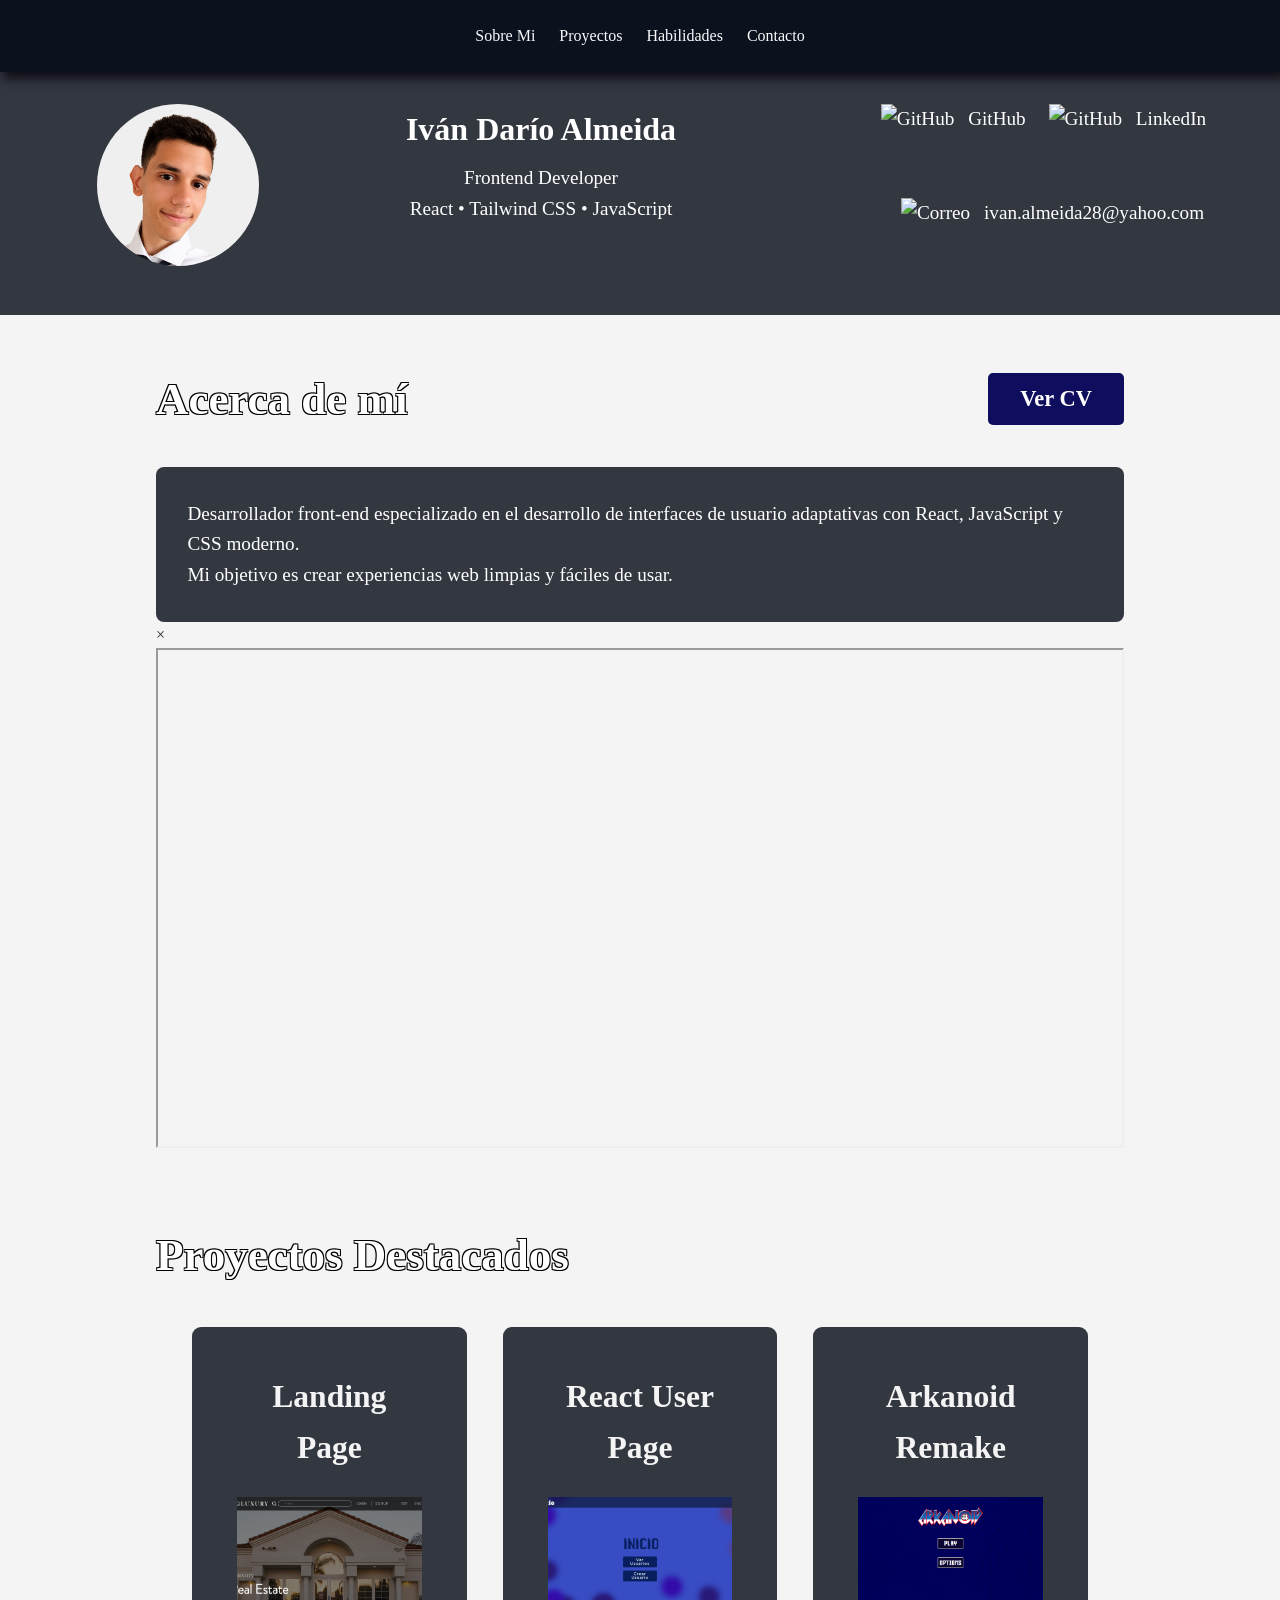
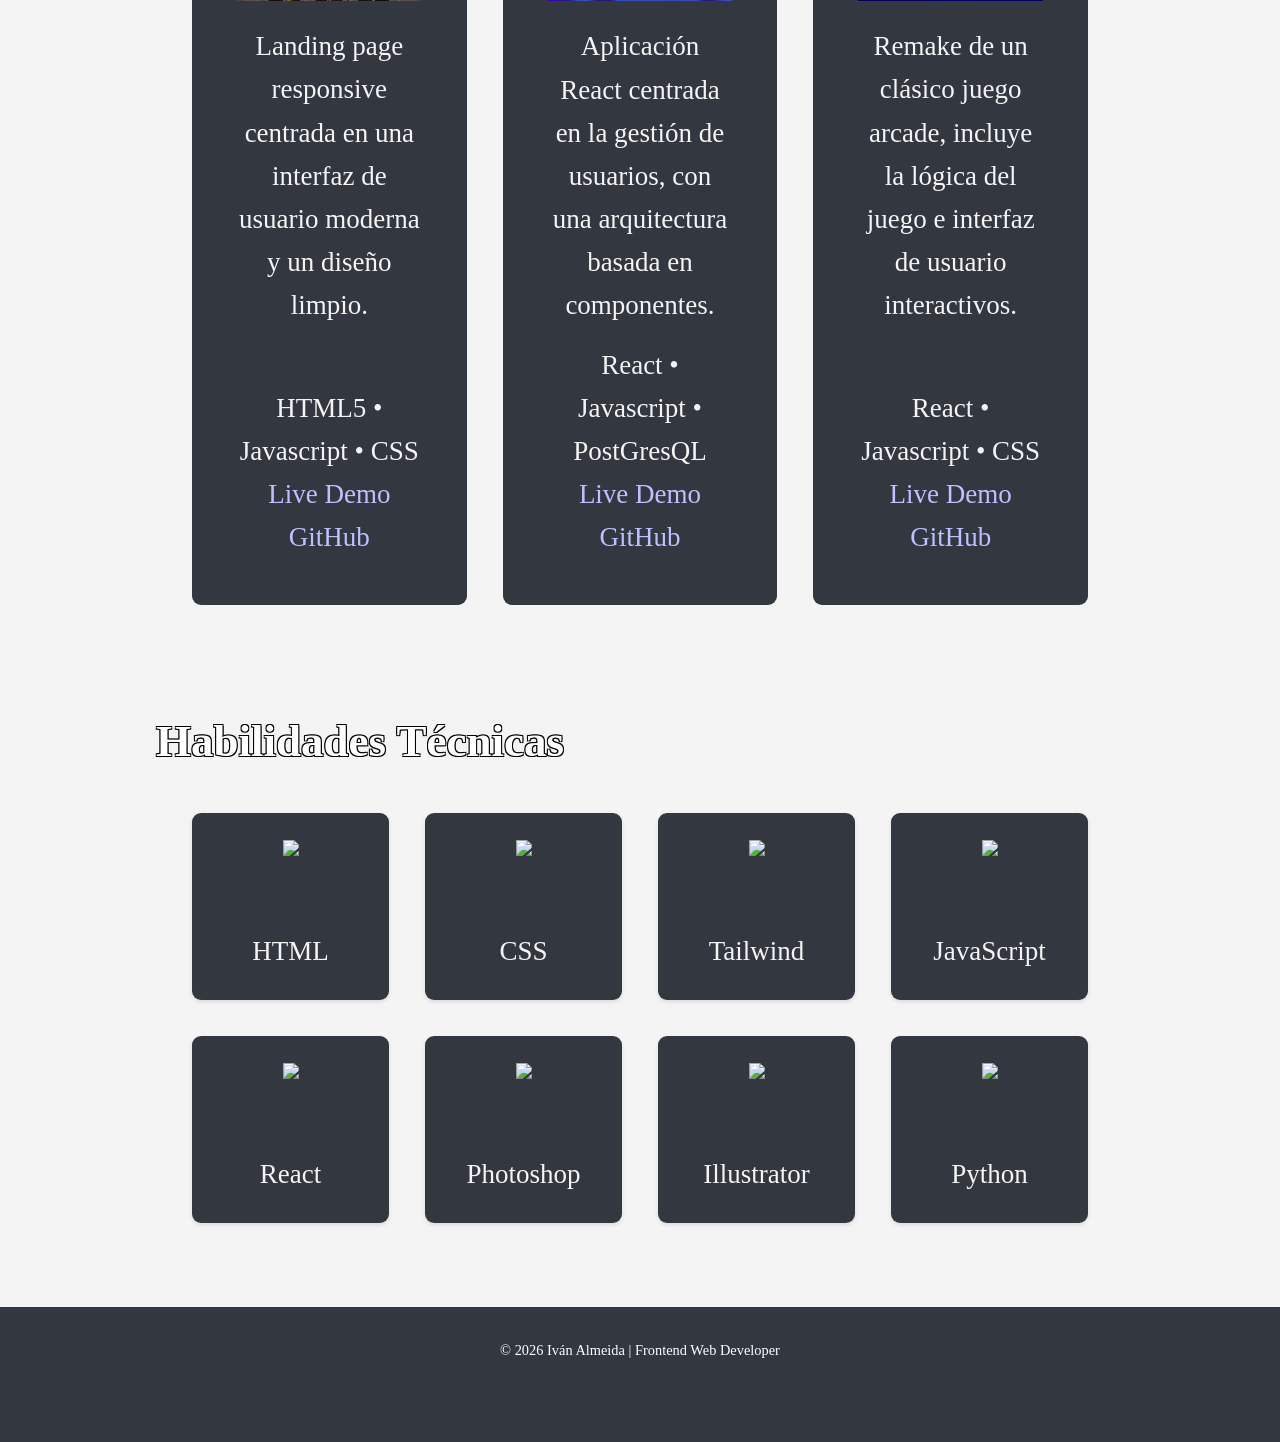
==== index.html @ 5921bc52 "Update project preview images" ====
<!DOCTYPE html>
<html lang="es">
<head>
  <meta charset="UTF-8" />
  <meta name="viewport" content="width=device-width, initial-scale=1.0"/>
  <title>Mi Portafolio</title>
  <link href="https://fonts.googleapis.com/css2?family=Inter:wght@400;600&display=swap" rel="stylesheet">

    <!--<link rel="stylesheet" href="./styles/tailwind.css"> -->
  <link rel="stylesheet" href="./styles/styles.css">
  <link rel="stylesheet" href="./styles/bg_anim.css">
  <link rel="stylesheet" href="./styles/cv_window.css">

  <link rel="stylesheet" href="./styles/media_queries.css">

  <!-- Aquí se llaman a los scripts en JS -->
  <script type="text/javascript" src="./js/show_cv.js"></script>
  <script type="text/javascript" src="./js/copy_mail.js"></script>
  <script type="text/javascript" src="./js/menu.js"></script>
</head>
<body>
  <!--ELEMENTOS DEL FONDO ANIMADO-->
  <div class="background">
   <span></span>
   <span></span>
   <span></span>
   <span></span>
   <span></span>
   <span></span>
   <span></span>
   <span></span>
   <span></span>
   <span></span>
   <span></span>
   <span></span>
</div>

<!-- Barra de navegación -->
<nav>
    <div class="nav_links_container">
    <a href="#about" class="nav_links">Sobre Mi</a>
    <a href="#proyectos" class="nav_links">Proyectos</a>
    <a href="#habilidades" class="nav_links">Habilidades</a>
    <a href="#contacto" class="nav_links">Contacto</a>
    </div>
    
    <div class="burg_menu_container">
    <button className="hamburger" onclick="toggleMenu()">
                ☰
    </button>
    <ul class="nav_list">
      <li><a href="#about">Sobre Mi</a></li>
      <li><a href="#proyectos">Proyectos</a></li>
      <li><a href="#habilidades">Habilidades</a></li>
      <li><a href="#contacto">Contacto</a></li>
    </ul>
    </div>
</nav>

<!-- Header de escritorio -->
    <header class="header_pc">
        <div class="header_flexbox">
            <div class="header_flexchild 1">
                <img class="foto"
                    src="./assetts/foto cv sin fondo.png"
                    alt=""
                    
                    width="120" />
            </div>
        
            <div class="header_flexchild 2">
                <h1>Iván Darío Almeida</h1>
                <p>Frontend Developer<br>
                React • Tailwind CSS • JavaScript</p>
            </div>
            
            <div class="header_flexchild 3">
                <div>
                  <a href="https://github.com/IvAlmeidaDev" class="header_links" target="_blank">
                    <img src="./assetts/github-white.svg" alt="GitHub" class="imagen_redes"/>
                    GitHub
                  </a>
                  <a href="https://www.linkedin.com/in/iv%C3%A1n-dar%C3%ADo-almeida-prada-a24055372/"class="header_links" target="_blank">
                    <img src="./assetts/linkedin.svg" alt="GitHub" class="imagen_redes"/>
                    LinkedIn
                  </a>
                </div>

                <div class="correo_container">
                  <p class="header_correo">
                    <img src="./assetts/mail.svg" alt="Correo" class="imagen_correo"/>
                    ivan.almeida28@yahoo.com
                  </p>
                  <button class="copiar_btn" onclick="copiarCorreo()">Copiar</button>
                  <div id="mensajeCopiado" class="toast">Copiado ✅</div>
                </div>
            </div>
        </div>
    </header>

    <!-- Header de mobile -->
    <header class="header_mobile">
        <div class="contenedor_mobile">
            <div class="mobile_foto">
                <img class="foto"
                    src="./assetts/foto cv edit.jpg"
                    alt=""/>
            </div>

            <div class="texto_header_mobile">
                            <div class="mobile_nombre">
                  <h1>Iván Darío Almeida</h1>
                  <p>Frontend Developer<br>
                React • Tailwind CSS • JavaScript</p>
              </div>

              <div class="mobile_redes">
                <div>
                  <a href="https://github.com/IvAlmeidaDev" class="mobile_links" target="_blank">
                    <img src="./assetts/github-white.svg" alt="GitHub" class="imagen_redes"/>
                    GitHub
                  </a>
                  <a href="https://www.linkedin.com/in/iv%C3%A1n-dar%C3%ADo-almeida-prada-a24055372/"class="mobile_links" target="_blank">
                    <img src="./assetts/linkedin.svg" alt="GitHub" class="imagen_redes"/>
                    LinkedIn
                  </a>
                </div>
                <div class="correo_container_mobile">
                  <p class="header_correo_mobile">
                    <img src="./assetts/mail.svg" alt="Correo" class="imagen_correo"/>
                    ivan.almeida28@yahoo.com
                  </p>
                  <button class="copiar_btn" onclick="copiarCorreo()">Copiar</button>
                  <div id="mensajeCopiado" class="toast">Copiado ✅</div>
                </div>
            </div>
            </div> 
        </div>
    </header>


<section id="about">

    <div class="about_header">
        <h2>Acerca de mí</h2>

        <div class="cvButton">
            <button onclick="abrirModal()">Ver CV</button>
        </div>
    </div>

    <div class="about_details">
        <p class="about_text">
            Desarrollador front-end especializado en el desarrollo de interfaces de usuario adaptativas con React, JavaScript y CSS moderno.<br>
            Mi objetivo es crear experiencias web limpias y fáciles de usar.
        </p>
    </div>

    <!-- Ventana Modal -->
    <div id="cvModal" class="modal">
        <div class="modal-contenido">
            <span class="cerrar" onclick="cerrarModal()">&times;</span>

            <iframe src="./assetts/Cv Actualizado Ivan Almeida Frontend Junior (1).pdf" width="100%" height="500px"></iframe>
        </div>
    </div>

</section>

<section id="proyectos">
  <h2>Proyectos Destacados</h2>
  <div class="projects">
    
    <div class="project">
      <h3>Landing Page</h3>
      
      <div class="project_preview">
        <img class="desktop_screenshot" 
          src="./assetts/project_screenshots/landingpage_desktop.png"
          
          tabindex="-1"
          ></img>
                    
          <img class="mobile_screenshot" 
          src="./assetts/project_screenshots/landingpage_mobile.png"
          
          tabindex="-1"
          ></img>
      </div>

      <div class="project_desc">
        <div>
          <p>Landing page responsive centrada en una interfaz de usuario moderna y un diseño limpio.</p>
        </div> 
        <div>  
          <p>HTML5 • Javascript • CSS</p> 
          <p><a href="https://ialmeida-landingpage-example.vercel.app/" target="_blank">Live Demo</a></p>
          <p><a href="https://github.com/FenekkoZero/LandingPage" target="_blank">GitHub</a></p>
        </div>
      </div>   
    </div>

        <div class="project">
      <h3>React User Page</h3>
      
        <div class="project_preview">
          <img class="desktop_screenshot" 
          src="./assetts/project_screenshots/UserPage.png"
          
          tabindex="-1"
          ></img>
                    
          <img class="mobile_screenshot" 
          src="./assetts/project_screenshots/landingpage_mobile.png"
          
          tabindex="-1"
          ></img>
        </div>
      
      
        <div class="project_desc">
        <div>
          <p>Aplicación React centrada en la gestión de usuarios, con una arquitectura basada en componentes.</p>
        </div> 
        <div>
          <p>React • Javascript • PostGresQL</p>   
          <p><a href="https://ialmeida-userpagereact.vercel.app/" target="_blank">Live Demo</a></p>
          <p><a href="https://github.com/FenekkoZero/UserPageReact" target="_blank">GitHub</a></p>
        </div>
      </div>   
    </div>

        <div class="project">
      
          <h3>Arkanoid Remake</h3>
      
          <div class="project_preview">
          
            <img class="desktop_screenshot" 
            src="./assetts/project_screenshots/Arkanoid.png"
          
            tabindex="-1"
            ></img>
                    
            <img class="mobile_screenshot" 
            src="./assetts/project_screenshots/landingpage_mobile.png"
          
            tabindex="-1"
            ></img>
          </div>

      <div class="project_desc">
        <div>
          <p>Remake de un clásico juego arcade, incluye la lógica del juego e interfaz de usuario interactivos.</p>
        </div> 
        <div>
          <p>React • Javascript • CSS</p>  
          <p><a href="https://arkanoidjavascriptremake.vercel.app/" target="_blank">Live Demo</a></p>
          <p><a href="https://github.com/FenekkoZero/Arkanoid-Javascript" target="_blank">GitHub</a></p>
        </div>
      </div>   
    </div>


  </div>
</section>


<section id="habilidades">
  <h2>Habilidades Técnicas</h2>
  <div class="skills">
    <div class="skill">
        <img src="./assetts/HTML5.svg"  class="imagen_skill"/>
        <p>HTML</p>
    </div>
    
    <div class="skill">
      <img src="./assetts/CSS.svg"  class="imagen_skill"/>
      CSS
    </div>
    
    <div class="skill">
      <img src="./assetts/tailwind.svg" class="imagen_skill"/>
      Tailwind
    </div>
    
    <div class="skill">
      <img src="./assetts/Javascript.svg"  class="imagen_skill"/>
      JavaScript
    </div>
    
    <div class="skill">
      <img src="./assetts/react.svg"  class="imagen_skill"/>
      React
    </div>

    <div class="skill">
      <img src="./assetts/photoshop.svg"  class="imagen_skill"/>
      Photoshop
    </div>

    <div class="skill">
      <img src="./assetts/illustrator.svg" class="imagen_skill"/>
      Illustrator
    </div>

    <div class="skill">
      <img src="./assetts/python.svg" class="imagen_skill"/>
      Python
    </div>
  </div>
</section>



<section id="contacto" class="contact">
  <h2>Contáctame</h2>  
  <form>
    <input type="text" placeholder="Tu nombre" required>
    <input type="email" placeholder="Tu correo" required>
    <textarea placeholder="Tu mensaje" rows="5" required></textarea>
    <button type="submit">Enviar</button>
  </form>
</section>


<footer>
  &copy; 2026 Iván Almeida | Frontend Web Developer
</footer>


</html>
---- styles/styles.css ----
@font-face{font-family: Times;
    src: url(../fonts/times.ttf);
}
@font-face{font-family: Veka;
    src: url(../fonts/Iosevka-Bold.ttc);
}


* {
  margin: 0;
  padding: 0;
  box-sizing: border-box;
}

.nav_list {
  position: absolute;
  top: 100%;
  right: 0;
  background-color: #060b14dc;
  padding: 1rem;
  gap: 1rem;
  display: none; /* solo activado en mobile */
  flex-direction: column;
  width: 200px;
  box-shadow: 0 0 10px rgba(0,0,0,0.5);
  z-index: 999;
}
.nav_list li a{
  text-decoration: none;
  color: #f4f4f4;
}
/* FORMATO DE LA BARRA DE NAVEGACIÓN */
nav {
  background-color: #0b111d;
  display: flex;
  align-items: center;
  justify-content: space-between;
  height: 8vh;
  width: 100%;
  padding: 1rem;
  position: sticky;
  top: 0px;
  right: 0px;
  z-index: 20;
  box-shadow: 5px 5px 10px 2px rgba(7, 4, 14, 0.8);
}

.nav_links_container{
  flex: 1;
    display: flex;
  justify-content: center;
  gap: 1.5rem;
}
.burg_menu_container{
  display: none;
  flex:0;
}
.nav_links {
  color: #f9fafb;
  text-decoration: none;
  font-weight: 6;
  transition: transform 0.2s;
  gap: 2rem;
}



.nav_links:hover {
  text-decoration: underline;
  transform: scale(1.2);
}

/* FORMATO GLOBAL DEL BODY */
body {
  font-family: veka;
  background-color: #f4f4f4;
  color: #2b2929;
  line-height: 1.6;
  
  /*background-image: url("../assetts/bg.webp");  /*Asegúrate que el nombre de carpeta sea 'assets' */
  /*background-size: cover;             /*Esto hace que la imagen ocupe todo el área */
  /*background-repeat: no-repeat;      /* Evita que se repita */
  /*background-position: center center;/* La centra tanto horizontal como verticalmente */
  /*background-attachment: fixed;      /* Hace que se mantenga fija al hacer scroll */



  min-height: 100vh;                 /* Asegura que el body tenga al menos toda la altura visible */
  background-color: #f4f4f4;         /* Color de respaldo si no carga */
}

.header_mobile{
  display: none;
}
header{
  background-color: #060b16ce;
}
/* FORMATO DEL HEADER */
.header_pc {
  color: #fff;
  padding: 2rem 1rem;
  text-align: center;
  z-index: 19;
  height: 27vh;
  font-family: veka;
}

.header_pc h1 {
  font-family: times;
  font-size: 2rem;
  margin-bottom: 0.5rem;
}

.header_pc a{
  font-size: 1.2rem;
}

.header_pc {
  font-size: 1.2rem;
}

.header_correo {
  align-items: center;
  color: #fff;
  transition: font-size 0.2s ease; 
  text-decoration: none;
}

.imagen_redes{
  height: 3vh;
  margin-right: 1vh;
}

.imagen_correo{
  height: 2vh;
  margin-right: 1vh;
}


.header_links {
  display: inline-block;
  align-items: center;
  color: #ffffff;
  transition: transform 0.2s; 
  text-decoration: none;
  margin-right: 2vh;
}

.header_links:hover {
  transform: scale(1.2);
  color: #ffffff;
  text-decoration: underline;
}

.header_flexbox {
    display: flex;
}



.header_flexchild:first-child {
    flex:0;
    margin-right: 0vh;
    margin-left: 9vh;
}

.header_flexchild:nth-child(2) {
    flex: 2;
    margin-right: 2vh;
    margin-bottom: 2vh;
}

.header_flexbox .header_flexchild:nth-child(3) {
    flex: 1.5;
    font-family: veka;
}

/* FORMATO DEL CORREO ELECTRÓNICO */
.correo_container {
  position: relative;
  display: inline-block;
  margin-top: 7vh;
}

.copiar_btn {
  position: absolute;
  top: 50%;
  left: 100%;
  transform: translateY(-50%);
  margin-left: 10px;
  padding: 0.4rem 0.6rem;
  font-size: 0.8rem;
  background-color: #2563eb;
  color: white;
  border: none;
  border-radius: 5px;
  cursor: pointer;
  opacity: 0;
  pointer-events: none;
  transition: opacity 0.5s;
}

.correo_container:hover .copiar_btn {
  opacity: 1;
  pointer-events: auto;
}



.toast {
  position: absolute;
  top: -30px;
  left: 0;
  background-color: #10b981;
  color: white;
  padding: 6px 10px;
  border-radius: 5px;
  font-size: 0.8rem;
  opacity: 0;
  pointer-events: none;
  transition: opacity 0.3s ease;
  z-index: 100;
}

.toast.visible {
  opacity: 1;
}


/* FORMATO DEL CUERPO DE LA PÁGINA */
h2 {
  color: #ffffff;
  font-size: 5vh;
  font-family: times;
  text-shadow: 
            -1px -1px 0 #000,  /* Top-left shadow */
            1px -1px 0 #000,   /* Top-right shadow */
            -1px 1px 0 #000,   /* Bottom-left shadow */
            1px 1px 0 #000;    /* Bottom-right shadow */
        /* For a thicker outline, add more shadows with varying offsets */
}

section {
  max-width: 1000px;
  margin: 2rem auto;
  padding: 1rem;
}

.about_header {
  display: flex;
  align-items: center;
  justify-content: space-between;

  margin-bottom: 2rem;
}

.about_details {
  font-family: veka;
  font-size: 1.2rem;
  background-color: #060b16ce;
  padding: 3.5vh;
  border-radius: 8px;
}

.about_text {
  color: #ffffff;
}

.projects {
  display: grid;
  gap: 4vh;
  grid-template-columns: repeat(auto-fit, minmax(270px, 1fr)); /* Ajusta el número de columnas según el espacio disponible */
  padding: 4vh;
}

.project {
  display: flex;
  flex-direction: column;   /* Coloca imagen y texto en columna */
  align-items: center;      /* Centra horizontalmente */
  justify-content: center;  /* Centra verticalmente */
  text-align: center;       /* Alinea el texto si ocupa más de una línea */
  

  background-color: #060b16ce;
  border-radius: 9px;
  min-height: 480px;
  color: #f4f4f4;
  font-size: 3vh;
  padding: 5vh;
  border-radius: 9px;
  transition: transform 0.2s;
}


  .project:hover{
  transform: scale(1.1);
}

.project_preview {
  width: 100%;
  aspect-ratio: 16 / 9; /* Mantiene la proporción 16:9 */ 
  margin-top: 1.5rem;
  margin-bottom: 1.5rem;

  position: relative;
  overflow: hidden;
}

.desktop_screenshot {
  width: 100%;
  height: 100%;
  object-fit: cover; /* Asegura que la imagen cubra todo el contenedor sin distorsionarse */
  transition: transform 0.3s ease; /* Agrega una transición suave para el efecto hover */
}

.mobile_screenshot {
  width: 100%;
  height: 100%;
  object-fit: cover; /* Asegura que la imagen cubra todo el contenedor sin distorsionarse */
  transition: transform 0.3s ease; /* Agrega una transición suave para el efecto hover */
}


.project_desc{
  display: flex;
  flex-direction: column;
  justify-content: space-between;

  flex-grow: 1; /* Permite que esta sección ocupe el espacio restante */
  gap: 1rem;
}

.project_desc p {
  max-width: 35ch;
  margin: 0 auto;
  line-height: 1.6;
}

.project a {
  color: rgb(190, 192, 255);
  text-decoration: none;
  transition: transform 0.2s;
}

.project a:hover{
  text-decoration: underline;
}

.project a:visited {
  color: rgb(190, 192, 255);
  text-decoration: none;
}



/* CARDS DE LAS HABILIDADES */
.skills {
  display: grid;
  gap: 4vh;
  grid-template-columns: 1fr 1fr 1fr 1fr;
  padding: 4vh;
}

.skill {
  display: flex;
  flex-direction: column;   /* Coloca imagen y texto en columna */
  align-items: center;      /* Centra horizontalmente */
  justify-content: center;  /* Centra verticalmente */
  text-align: center;       /* Alinea el texto si ocupa más de una línea */

  background-color: #060b16ce;
  color: #f4f4f4;
  font-size: 3vh;
  padding: 3vh;
  border-radius: 9px;
  box-shadow: 0 2px 4px rgba(0,0,0,0.1);
}

.project_imagen{
  height: 26vh;
  width: 32vh;
  
  margin-bottom: 1vh;
  margin-top: 1vh;
}

.imagen_skill{
  height: 9vh;
  max-width: 60px;
  margin-bottom: 1vh;
}

.contact{
  display: none;
}

.contact form {
  display: flex;
  flex-direction: column;
  gap: 0.5rem;
}

input, textarea {
  padding: 0.7rem;
  border: 1px solid #ccc;
  border-radius: 5px;
  font-family: inherit;
}

button {
  background-color: #2563eb;
  color: white;
  padding: 0.7rem;
  border: none;
  border-radius: 5px;
  cursor: pointer;
  font-weight: 600;
}

button:hover {
  background-color: #1d4ed8;
}

footer {
  display: hidden;
  text-align: center;
  padding: 2rem 0.5rem;
  color: #fff;
  background-color: #060b16ce;
  font-size: 0.9rem;
  height: 15vh;
}

@media (max-width: 600px) {
  nav {
    flex-direction: column;
    gap: 1rem;
  }
}

.foto{
  border-radius: 50%;
  width: 18vh;
}

.cvButton button{
  font-family: veka;
  font-size: 2.5vh;

  padding: 0.8rem 2rem;
  cursor: pointer;

  background-color: #0f0e5e;
  
}

.cvButton button:hover{
  background-color: #05043a;
}
---- styles/media_queries.css ----
@media (max-width: 870px) {
    .header_pc{
        display: none;
    }

    nav {
        display: flex;
        padding: 0%;
        justify-content: space-between; /* Asegura separación entre logo y menú */
        align-items: center;
        position: sticky;
        top: 0;
        z-index: 1000;
    }

    .nav_links_container{
        display: none;
    }
    
.burg_menu_container {
    display: flex;
    align-items: center;
    position: relative; /* importante para posicionar el .nav_list relativo a esto */
    margin-left: auto;
}
.nav_list{
    right: 0;
    left: auto;
    position: absolute;
    top: 100%;
    z-index: 999;
    list-style: none;
    font-size: 4vh;
}
.nav_list.show {
    display: flex; /* Mostrar cuando se activa */
}

.header_mobile{
    display: grid;
    width: 100%;;
}
    
.contenedor_mobile{
        display: grid;
        grid-template-columns: 1fr 4fr;;
        background-color: #060b16ce;
        color: #fff;
        
        text-align: center;
        z-index: 19;
        height: 35vh;
        font-family: veka;
        padding-top: 0;
    }
.texto_header_mobile{
    font-size: 2.5vh;
}
    .mobile_nombre h1 {
  font-family: times;
  font-size: 5vh;
  margin-top: 2vh;
  margin-bottom: 0.5rem;
}
.mobile_links{
    color: #ffffff;
  transition: transform 0.2s; 
  text-decoration: none;}

  .mobile_redes{
    margin-top: 3vh;
  }
    
    .foto{
        width: 16vh;
        margin-top: 11vh;
    }

    .header_flexchild:first-child {
    flex:0;
    margin-right: 0vh;
    margin-left: 4vh;
}

.header_flexchild_4{
    margin-top: 4vh;
}
.correo_container{
    margin-top: 1vh;
}

.copiar_btn{
    display: none;
}
.toast{
    display: none;
}

.about_details {
    font-size: 2.5vh;

    padding: 3.5vh;
    border-radius: 8px;
}

.skills{
    grid-template-columns: 1fr 1fr 1fr;
}
}

@media (max-width: 480px){
    .skills{
        grid-template-columns: 1fr 1fr;
    }

}

@media (max-width: 720px){
    
    .header_mobile h1 {
        font-size: 1.3rem;
    }

    h2{
        font-size: 1.3rem;
    }
    
    .projects {
        padding: 1.6vh;
    }
}

@media (max-width: 400px){
    .projects {
        grid-template-columns: repeat(auto-fit, minmax(180px, 1fr)); /* Ajusta el número de columnas según el espacio disponible */
    }
    
    .project{
        min-height: 400px;
    }

    .project:hover{
        transform: scale(1.0);
}
}
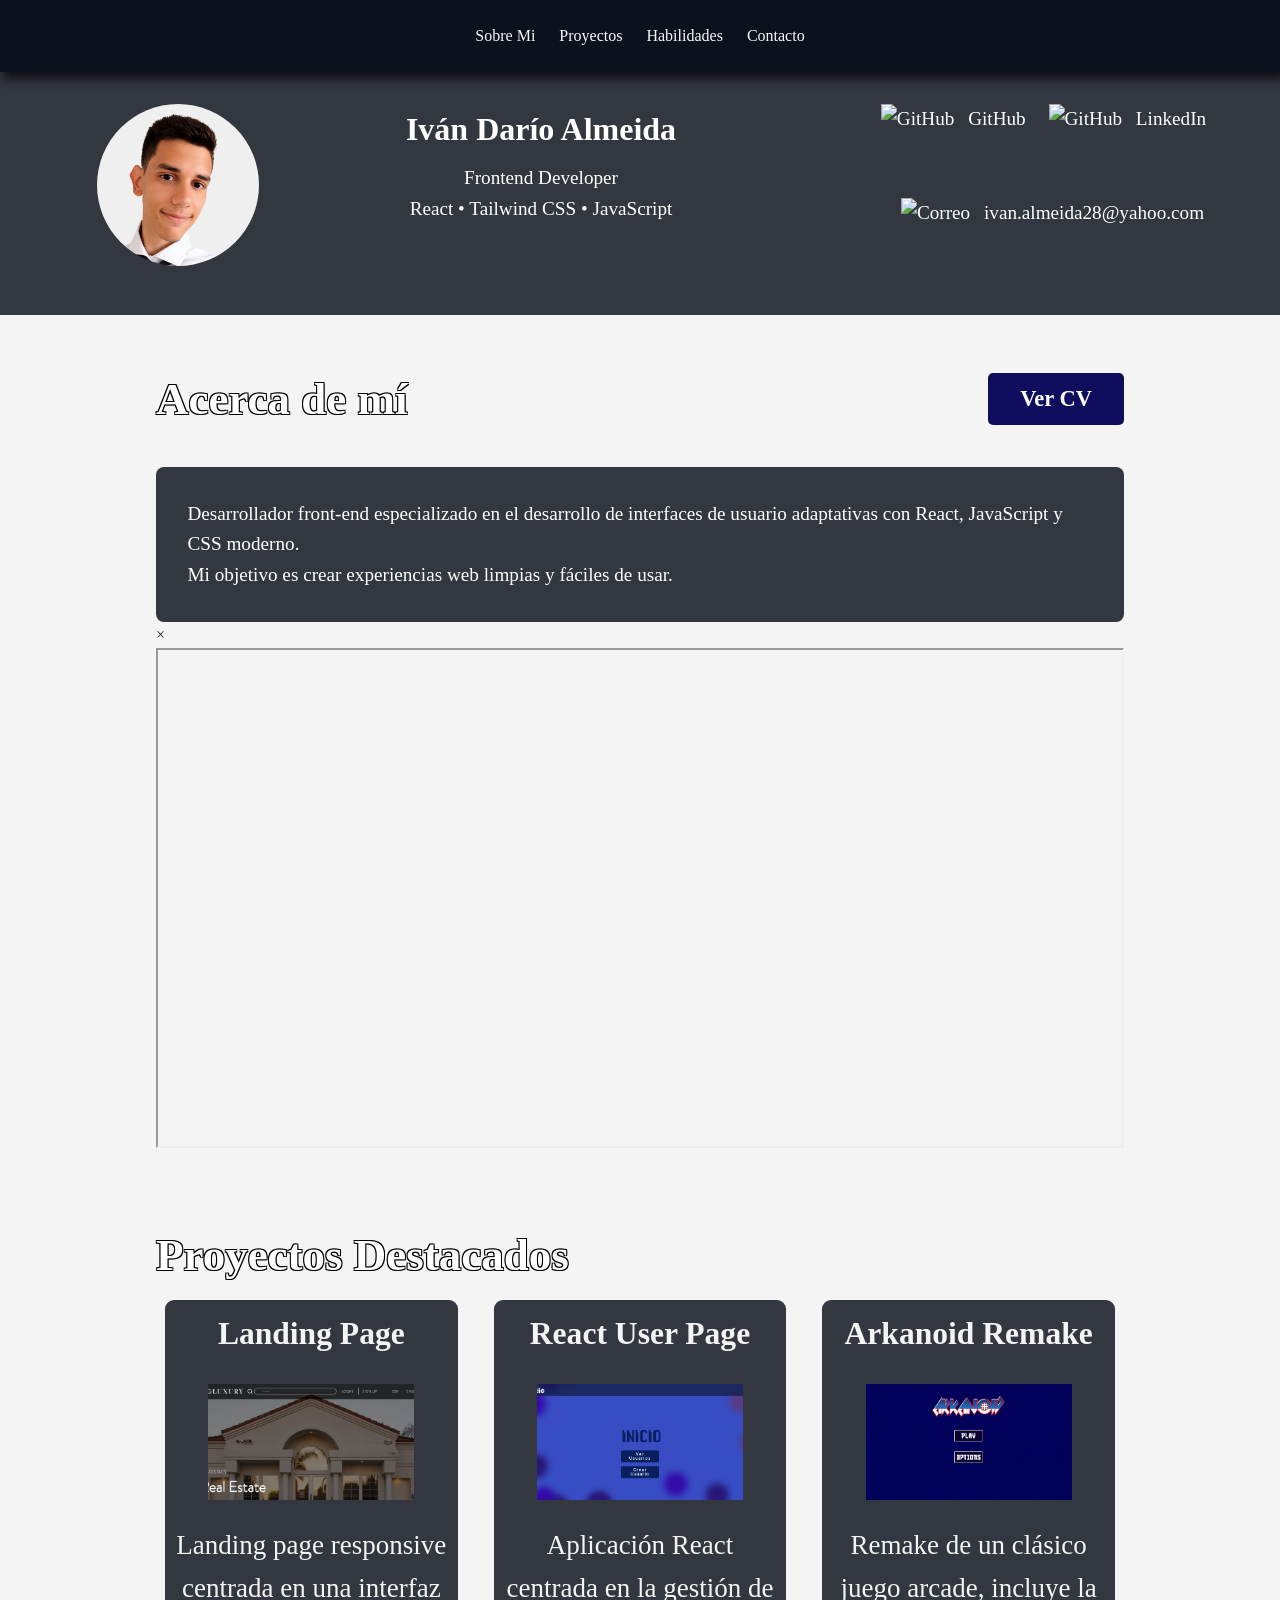
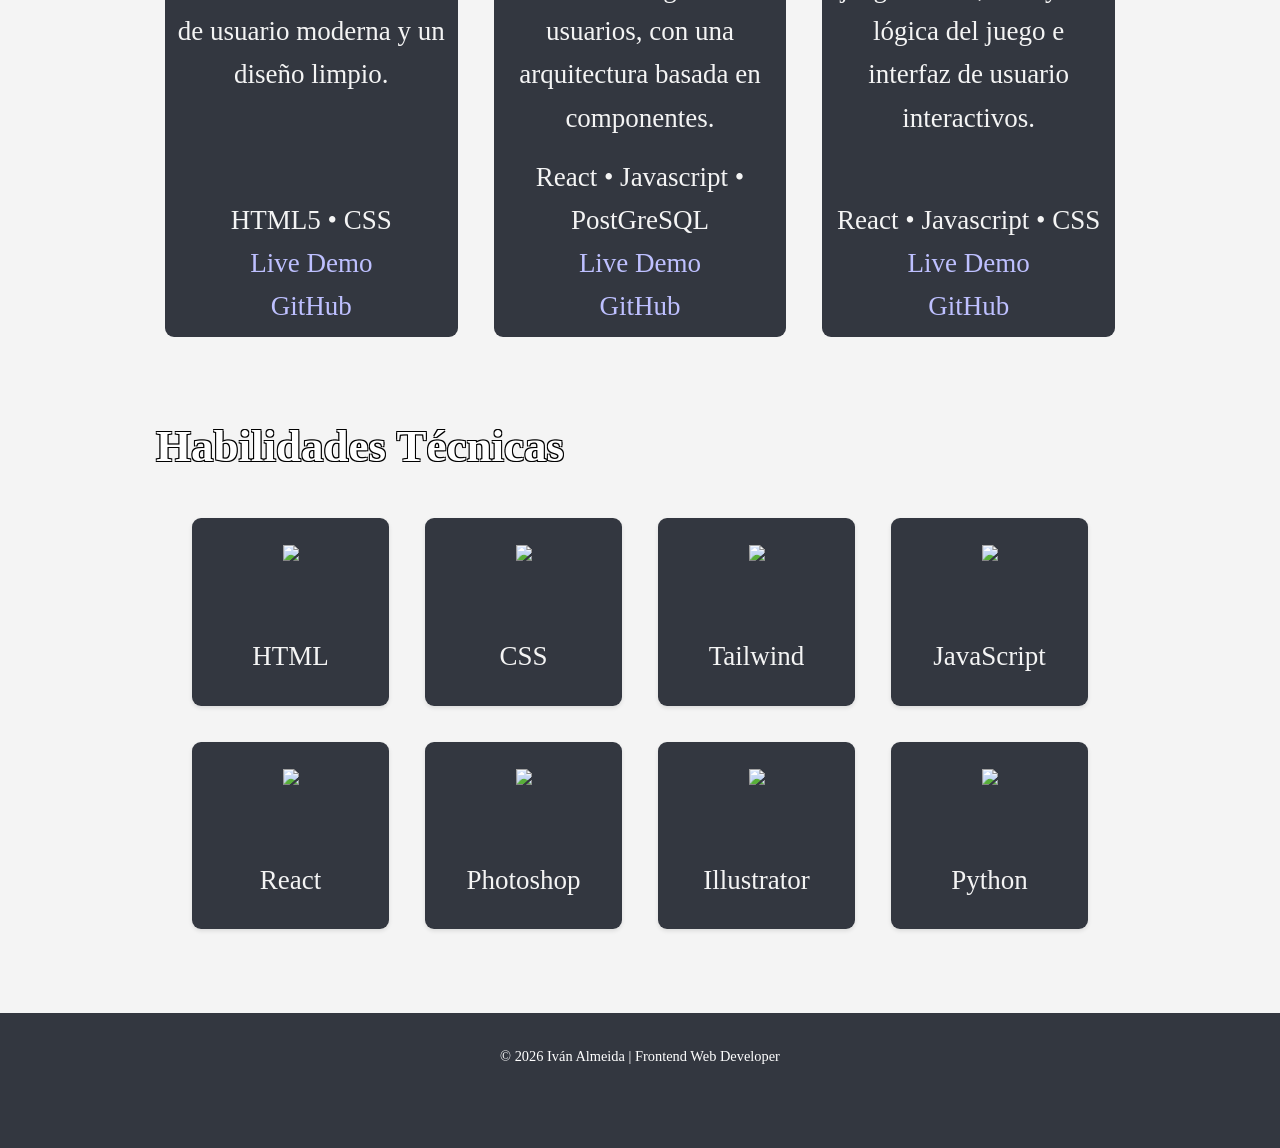
==== commit 233f43b8: "Adjusted project cards layouts. Fixed typos" ====
--- a/index.html
+++ b/index.html
@@ -41,7 +41,7 @@
     <a href="#about" class="nav_links">Sobre Mi</a>
     <a href="#proyectos" class="nav_links">Proyectos</a>
     <a href="#habilidades" class="nav_links">Habilidades</a>
-    <a href="#contacto" class="nav_links">Contacto</a>
+    <a href="#contactoDesktop" class="nav_links">Contacto</a>
     </div>
     
     <div class="burg_menu_container">
@@ -52,13 +52,13 @@
       <li><a href="#about">Sobre Mi</a></li>
       <li><a href="#proyectos">Proyectos</a></li>
       <li><a href="#habilidades">Habilidades</a></li>
-      <li><a href="#contacto">Contacto</a></li>
+      <li><a href="#contactoMobile">Contacto</a></li>
     </ul>
     </div>
 </nav>
 
 <!-- Header de escritorio -->
-    <header class="header_pc">
+    <header id="contactoDesktop" class="header_pc">
         <div class="header_flexbox">
             <div class="header_flexchild 1">
                 <img class="foto"
@@ -99,7 +99,7 @@
     </header>
 
     <!-- Header de mobile -->
-    <header class="header_mobile">
+    <header id="contactoMobile" class="header_mobile">
         <div class="contenedor_mobile">
             <div class="mobile_foto">
                 <img class="foto"
@@ -193,7 +193,7 @@
           <p>Landing page responsive centrada en una interfaz de usuario moderna y un diseño limpio.</p>
         </div> 
         <div>  
-          <p>HTML5 • Javascript • CSS</p> 
+          <p>HTML5 • CSS</p> 
           <p><a href="https://ialmeida-landingpage-example.vercel.app/" target="_blank">Live Demo</a></p>
           <p><a href="https://github.com/FenekkoZero/LandingPage" target="_blank">GitHub</a></p>
         </div>
@@ -223,7 +223,7 @@
           <p>Aplicación React centrada en la gestión de usuarios, con una arquitectura basada en componentes.</p>
         </div> 
         <div>
-          <p>React • Javascript • PostGresQL</p>   
+          <p>React • Javascript • PostGreSQL</p>   
           <p><a href="https://ialmeida-userpagereact.vercel.app/" target="_blank">Live Demo</a></p>
           <p><a href="https://github.com/FenekkoZero/UserPageReact" target="_blank">GitHub</a></p>
         </div>
--- a/styles/styles.css
+++ b/styles/styles.css
@@ -10,6 +10,7 @@
   margin: 0;
   padding: 0;
   box-sizing: border-box;
+  scroll-behavior: smooth;
 }
 
 .nav_list {
@@ -269,8 +270,8 @@
 .projects {
   display: grid;
   gap: 4vh;
-  grid-template-columns: repeat(auto-fit, minmax(270px, 1fr)); /* Ajusta el número de columnas según el espacio disponible */
-  padding: 4vh;
+  grid-template-columns: repeat(auto-fit, minmax(290px, 1fr)); /* Ajusta el número de columnas según el espacio disponible */
+  padding: 1vh;
 }
 
 .project {
@@ -286,18 +287,18 @@
   min-height: 480px;
   color: #f4f4f4;
   font-size: 3vh;
-  padding: 5vh;
+  padding: 1vh;
   border-radius: 9px;
   transition: transform 0.2s;
 }
 
 
   .project:hover{
-  transform: scale(1.1);
+  transform: scale(1.03);
 }
 
 .project_preview {
-  width: 100%;
+  width: 75%;
   aspect-ratio: 16 / 9; /* Mantiene la proporción 16:9 */ 
   margin-top: 1.5rem;
   margin-bottom: 1.5rem;
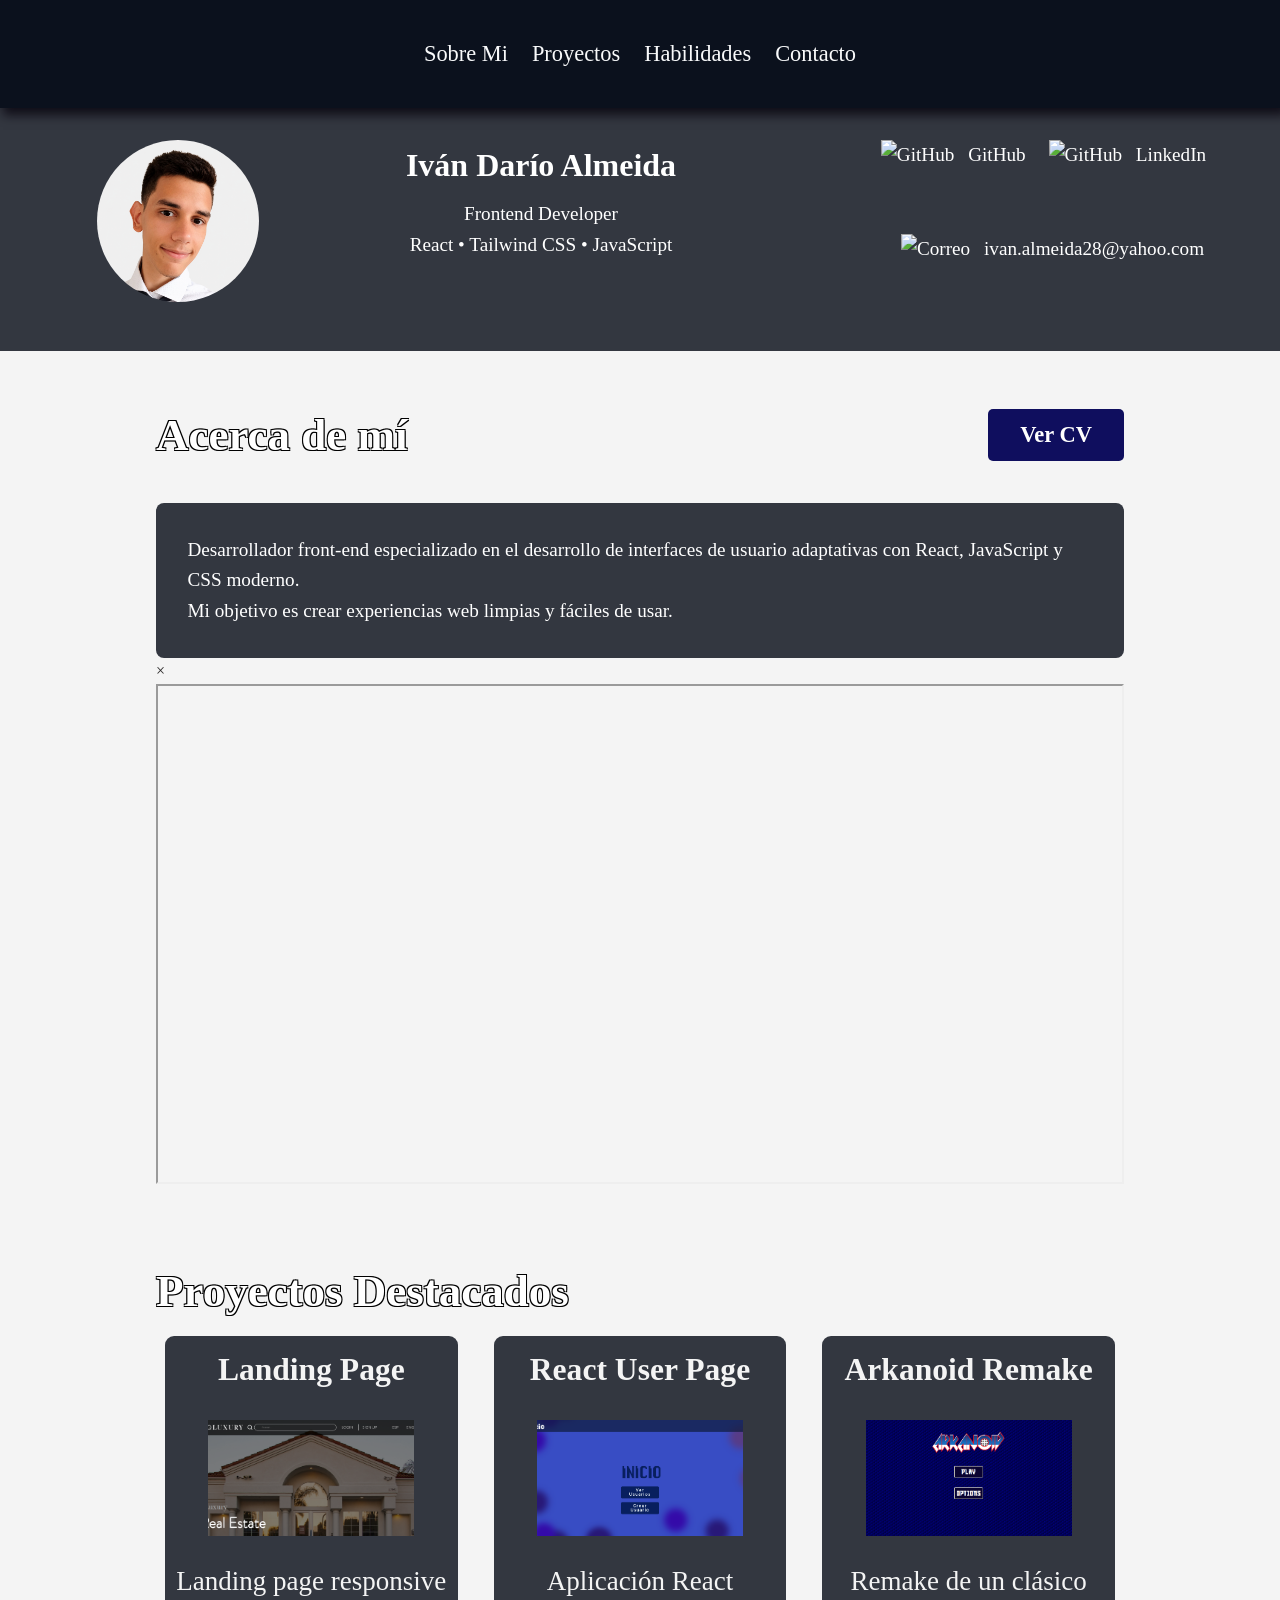
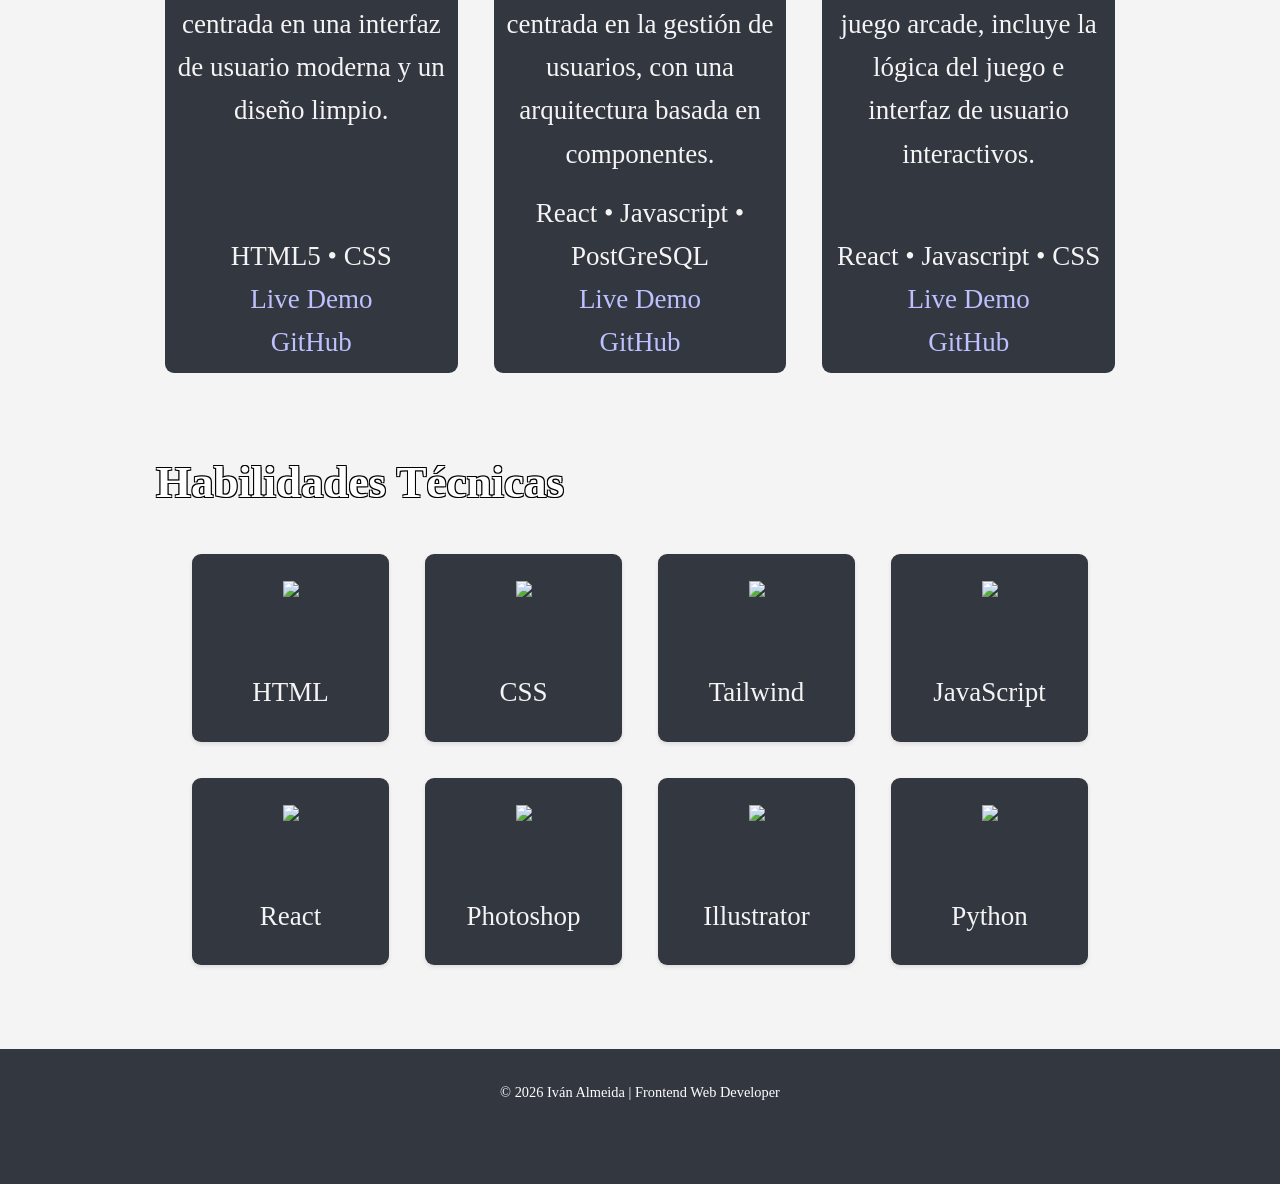
==== commit a7521be3: "Improved navbar navigation using proper scroll margins (why did I not use this b4 smh)" ====
--- a/index.html
+++ b/index.html
@@ -139,7 +139,7 @@
     </header>
 
 
-<section id="about">
+<section id="about" class="about_section">
 
     <div class="about_header">
         <h2>Acerca de mí</h2>
@@ -167,7 +167,7 @@
 
 </section>
 
-<section id="proyectos">
+<section id="proyectos" class="projects_section">
   <h2>Proyectos Destacados</h2>
   <div class="projects">
     
--- a/styles/styles.css
+++ b/styles/styles.css
@@ -12,6 +12,7 @@
   box-sizing: border-box;
   scroll-behavior: smooth;
 }
+
 
 .nav_list {
   position: absolute;
@@ -36,7 +37,7 @@
   display: flex;
   align-items: center;
   justify-content: space-between;
-  height: 8vh;
+  height: 12vh;
   width: 100%;
   padding: 1rem;
   position: sticky;
@@ -59,16 +60,17 @@
 .nav_links {
   color: #f9fafb;
   text-decoration: none;
-  font-weight: 6;
+  font-size: 1.4rem;
   transition: transform 0.2s;
-  gap: 2rem;
+  gap: 4rem;
 }
 
 
 
 .nav_links:hover {
   text-decoration: underline;
-  transform: scale(1.2);
+  transform: scale(1.08);
+  text-decoration: none;
 }
 
 /* FORMATO GLOBAL DEL BODY */
@@ -104,6 +106,7 @@
   z-index: 19;
   height: 27vh;
   font-family: veka;
+  scroll-margin-top: 80px;
 }
 
 .header_pc h1 {
@@ -156,7 +159,6 @@
 .header_flexbox {
     display: flex;
 }
-
 
 
 .header_flexchild:first-child {
@@ -247,6 +249,11 @@
   padding: 1rem;
 }
 
+
+.about_section {
+  scroll-margin-top: 80px;
+}
+
 .about_header {
   display: flex;
   align-items: center;
@@ -267,6 +274,10 @@
   color: #ffffff;
 }
 
+
+.projects_section {
+  scroll-margin-top: 80px;
+}
 .projects {
   display: grid;
   gap: 4vh;
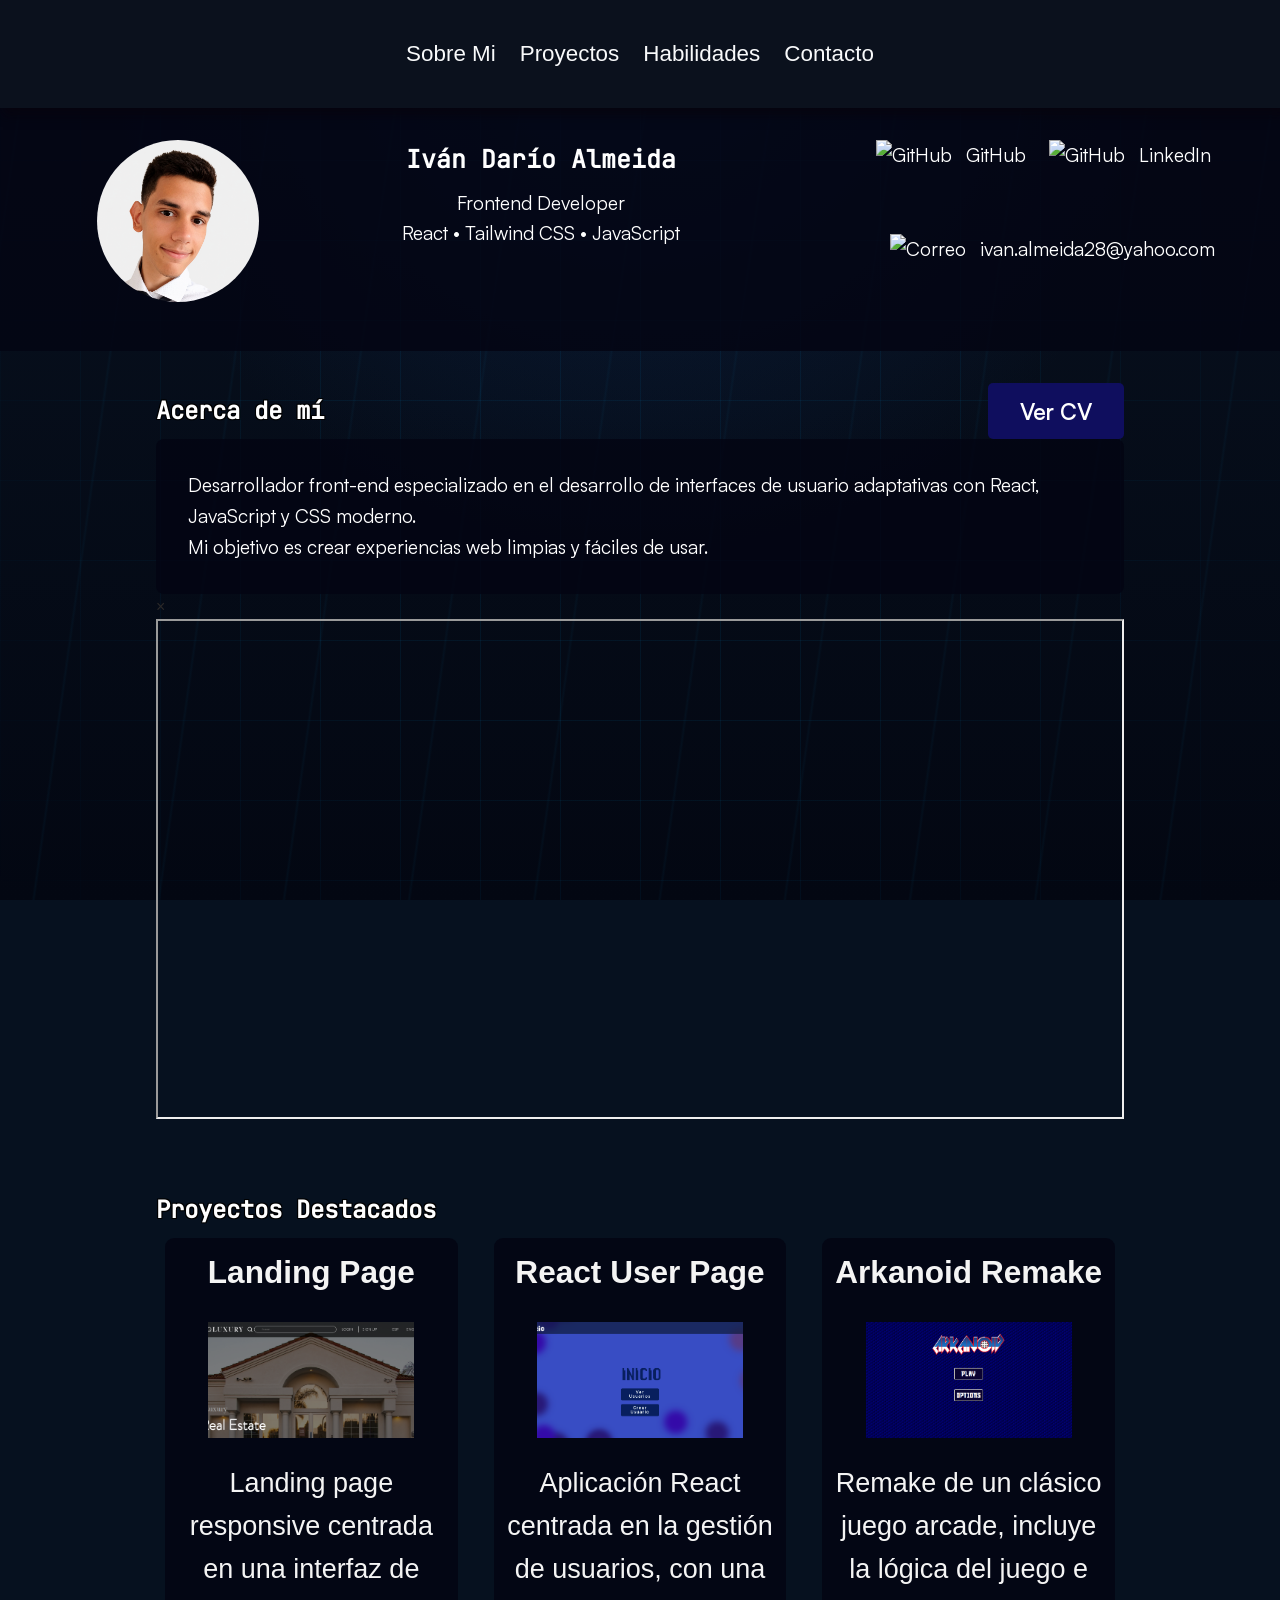
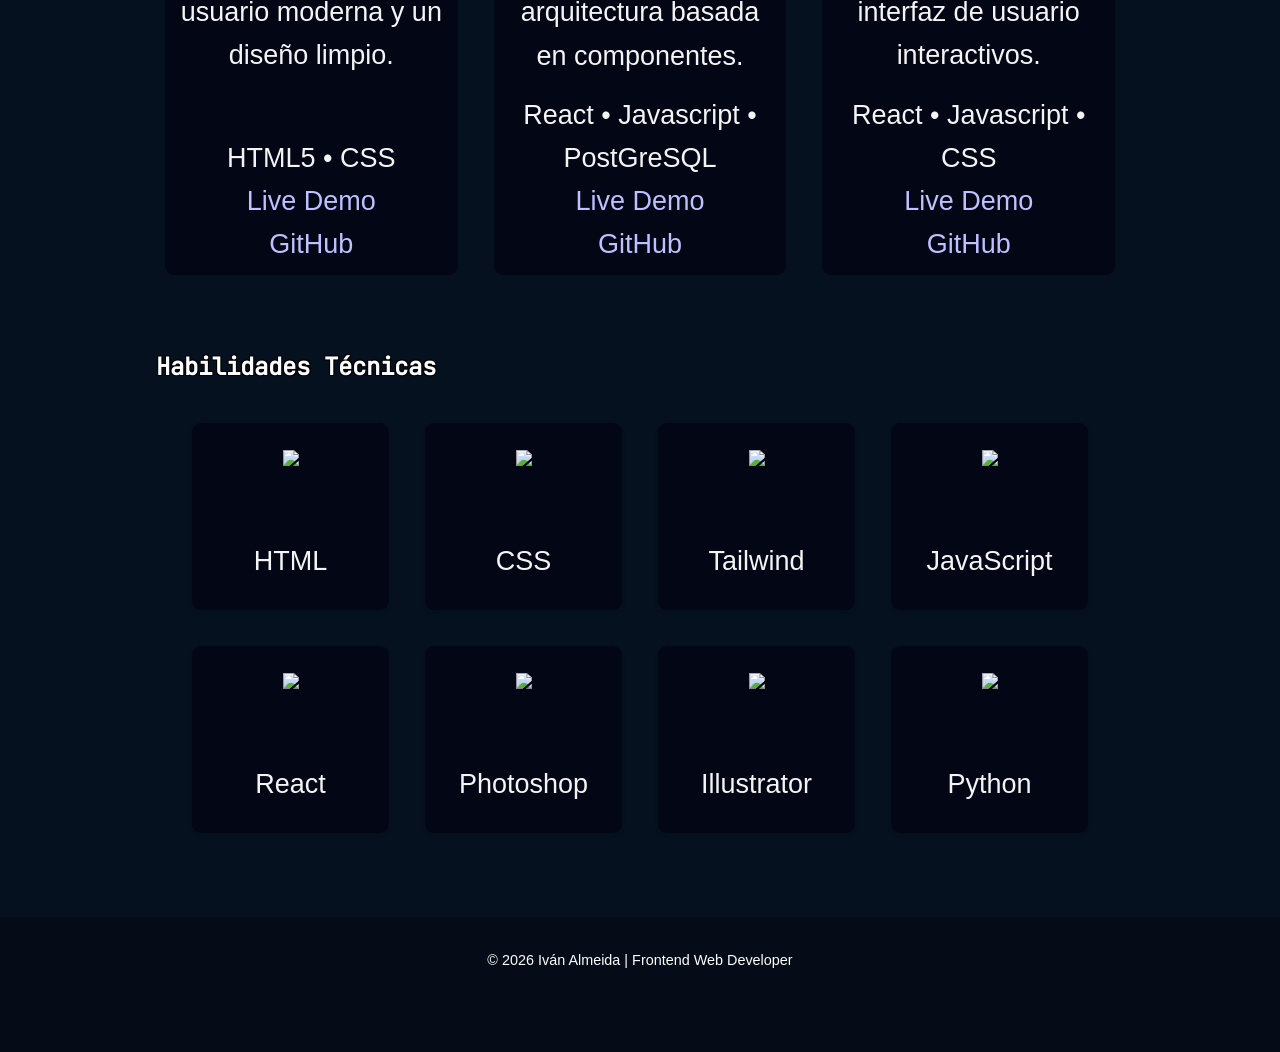
==== commit 01f11048: "Updated background and text fonts. Slightly adjusted sections margin settings" ====
--- a/index.html
+++ b/index.html
@@ -20,20 +20,14 @@
 </head>
 <body>
   <!--ELEMENTOS DEL FONDO ANIMADO-->
-  <div class="background">
-   <span></span>
-   <span></span>
-   <span></span>
-   <span></span>
-   <span></span>
-   <span></span>
-   <span></span>
-   <span></span>
-   <span></span>
-   <span></span>
-   <span></span>
-   <span></span>
+  <div class="tech-background">
+  <div class="grid"></div>
+  <div class="glow"></div>
 </div>
+
+<main class="content">
+  <!-- Tu contenido aquí -->
+</main>
 
 <!-- Barra de navegación -->
 <nav>
--- a/styles/styles.css
+++ b/styles/styles.css
@@ -1,8 +1,8 @@
 @font-face{font-family: Times;
-    src: url(../fonts/times.ttf);
+    src: url(../fonts/JetBrainsMono-Regular.ttf);
 }
 @font-face{font-family: Veka;
-    src: url(../fonts/Iosevka-Bold.ttc);
+    src: url(../fonts/Satoshi-Variable.ttf);
 }
 
 
@@ -96,7 +96,7 @@
   display: none;
 }
 header{
-  background-color: #060b16ce;
+  background-color: #040514d8;
 }
 /* FORMATO DEL HEADER */
 .header_pc {
@@ -111,7 +111,7 @@
 
 .header_pc h1 {
   font-family: times;
-  font-size: 2rem;
+  font-size: 1.55rem;
   margin-bottom: 0.5rem;
 }
 
@@ -233,7 +233,7 @@
 /* FORMATO DEL CUERPO DE LA PÁGINA */
 h2 {
   color: #ffffff;
-  font-size: 5vh;
+  font-size: 1.5rem;
   font-family: times;
   text-shadow: 
             -1px -1px 0 #000,  /* Top-left shadow */
@@ -245,8 +245,9 @@
 
 section {
   max-width: 1000px;
-  margin: 2rem auto;
+  margin: 1rem auto;
   padding: 1rem;
+  margin-bottom: 2rem;
 }
 
 
@@ -258,14 +259,12 @@
   display: flex;
   align-items: center;
   justify-content: space-between;
-
-  margin-bottom: 2rem;
 }
 
 .about_details {
   font-family: veka;
   font-size: 1.2rem;
-  background-color: #060b16ce;
+  background-color:#040514d8;
   padding: 3.5vh;
   border-radius: 8px;
 }
@@ -293,7 +292,7 @@
   text-align: center;       /* Alinea el texto si ocupa más de una línea */
   
 
-  background-color: #060b16ce;
+  background-color: #040514d8;
   border-radius: 9px;
   min-height: 480px;
   color: #f4f4f4;
@@ -380,7 +379,7 @@
   justify-content: center;  /* Centra verticalmente */
   text-align: center;       /* Alinea el texto si ocupa más de una línea */
 
-  background-color: #060b16ce;
+  background-color: #040514d8;
   color: #f4f4f4;
   font-size: 3vh;
   padding: 3vh;
--- a/styles/bg_anim.css
+++ b/styles/bg_anim.css
@@ -0,0 +1,80 @@
+/* RESET BÁSICO */
+body {
+  margin: 0;
+  background: #06111f;
+  overflow-x: hidden;
+  font-family: sans-serif;
+}
+
+/* CONTENIDO ENCIMA DEL FONDO */
+.content {
+  position: relative;
+  z-index: 2;
+}
+
+/* CONTENEDOR DEL FONDO */
+.tech-background {
+  position: fixed;
+  inset: 0;
+  z-index: -99;
+  overflow: hidden;
+  background:
+    radial-gradient(circle at top, rgba(20, 60, 120, 0.35), transparent 50%),
+    linear-gradient(to bottom, #081220, #030712);
+}
+
+/* LÍNEAS TIPO CIRCUITO */
+.grid {
+  position: absolute;
+  inset: 0;
+
+  background-image:
+    linear-gradient(rgba(0, 180, 255, 0.07) 1px, transparent 1px),
+    linear-gradient(90deg, rgba(0, 180, 255, 0.07) 1px, transparent 1px);
+
+  background-size: 80px 80px;
+
+  mask-image: radial-gradient(circle at center, black 40%, transparent 100%);
+
+  animation: moveGrid 18s linear infinite;
+}
+
+/* BRILLO ANIMADO */
+.glow {
+  position: absolute;
+  inset: -50%;
+
+  background:
+    repeating-linear-gradient(
+      90deg,
+      transparent 0px,
+      transparent 120px,
+      rgba(0, 180, 255, 0.04) 122px,
+      transparent 124px
+    );
+
+  animation: scan 12s linear infinite;
+  transform: rotate(8deg);
+}
+
+/* MOVIMIENTO SUAVE */
+@keyframes moveGrid {
+  from {
+    transform: translateY(0px);
+  }
+
+  to {
+    transform: translateY(80px);
+  }
+}
+
+/* EFECTO DE ESCANEO */
+@keyframes scan {
+  from {
+    transform: translateX(-10%) rotate(8deg);
+  }
+
+  to {
+    transform: translateX(10%) rotate(8deg);
+  }
+}
--- a/styles/media_queries.css
+++ b/styles/media_queries.css
@@ -118,11 +118,11 @@
 @media (max-width: 720px){
     
     .header_mobile h1 {
-        font-size: 1.3rem;
+        font-size: 1.1rem;
     }
 
     h2{
-        font-size: 1.3rem;
+        font-size: 1.2rem;
     }
     
     .projects {
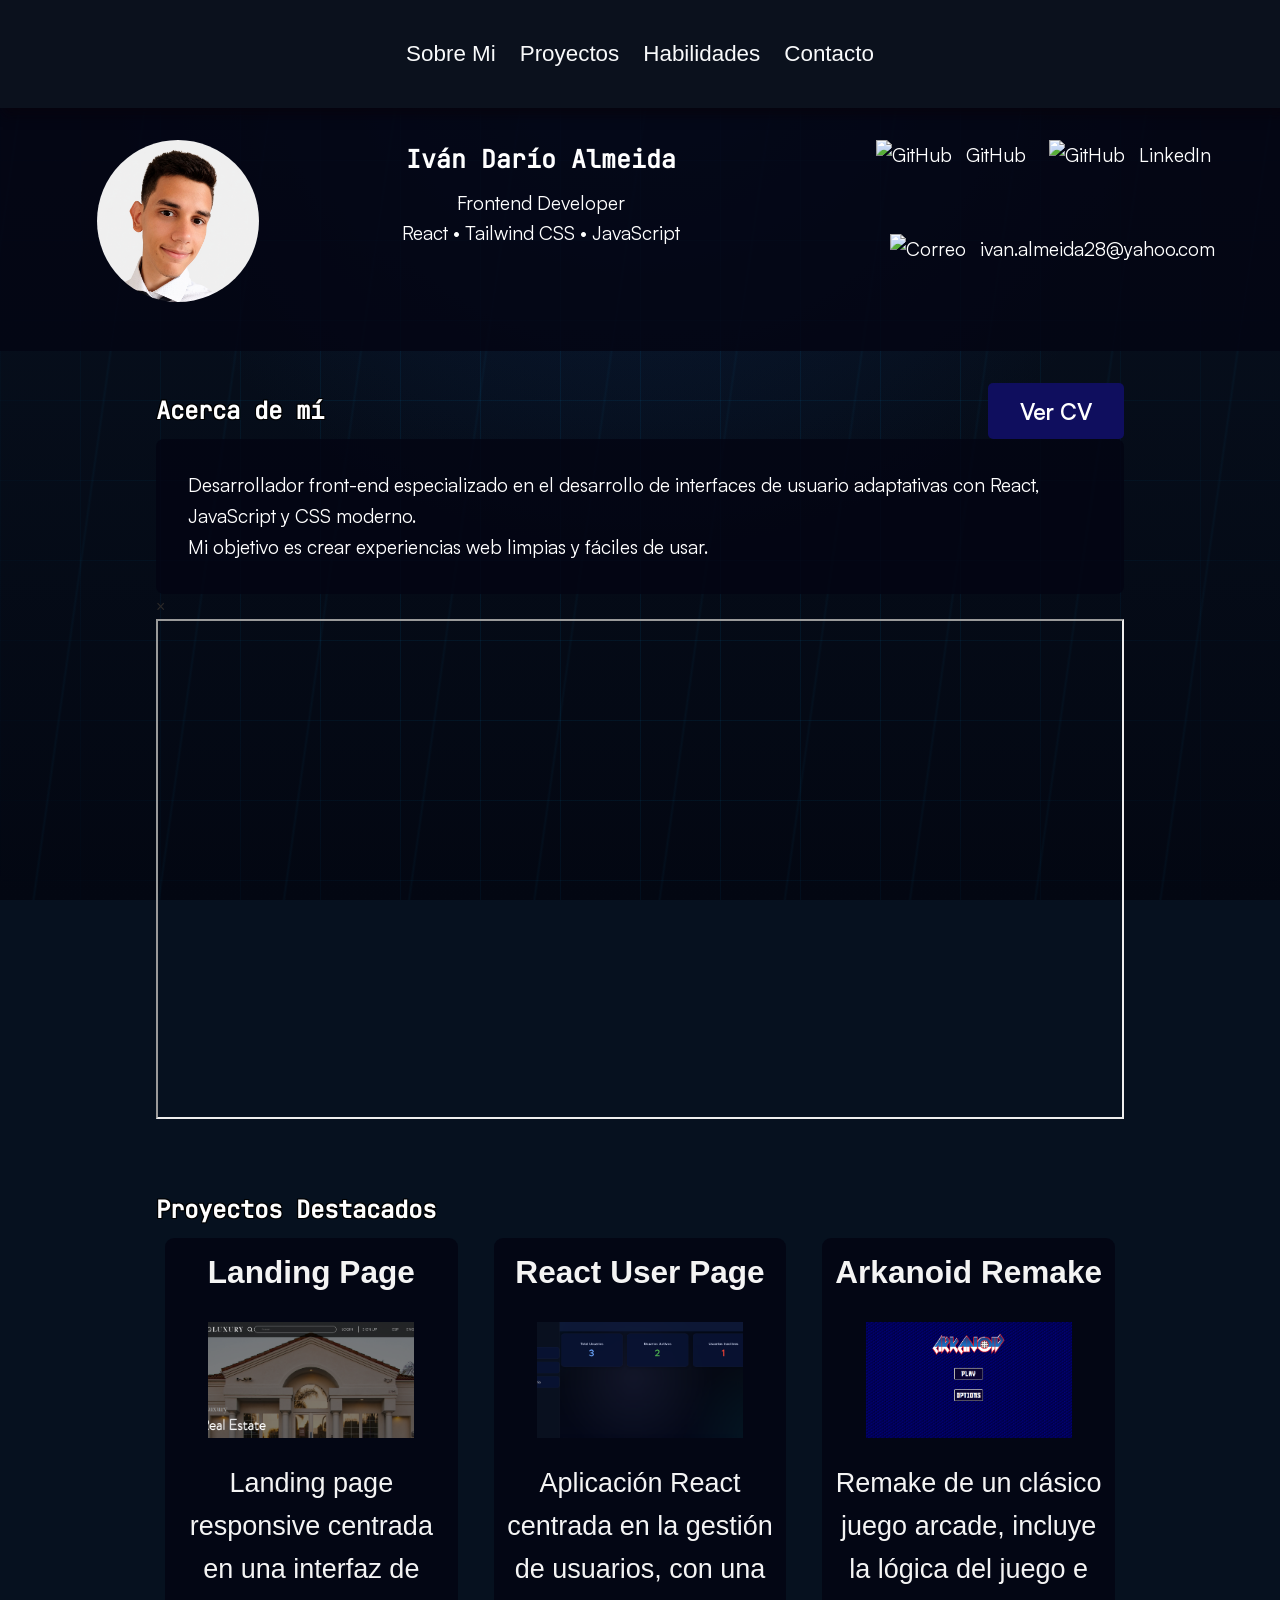
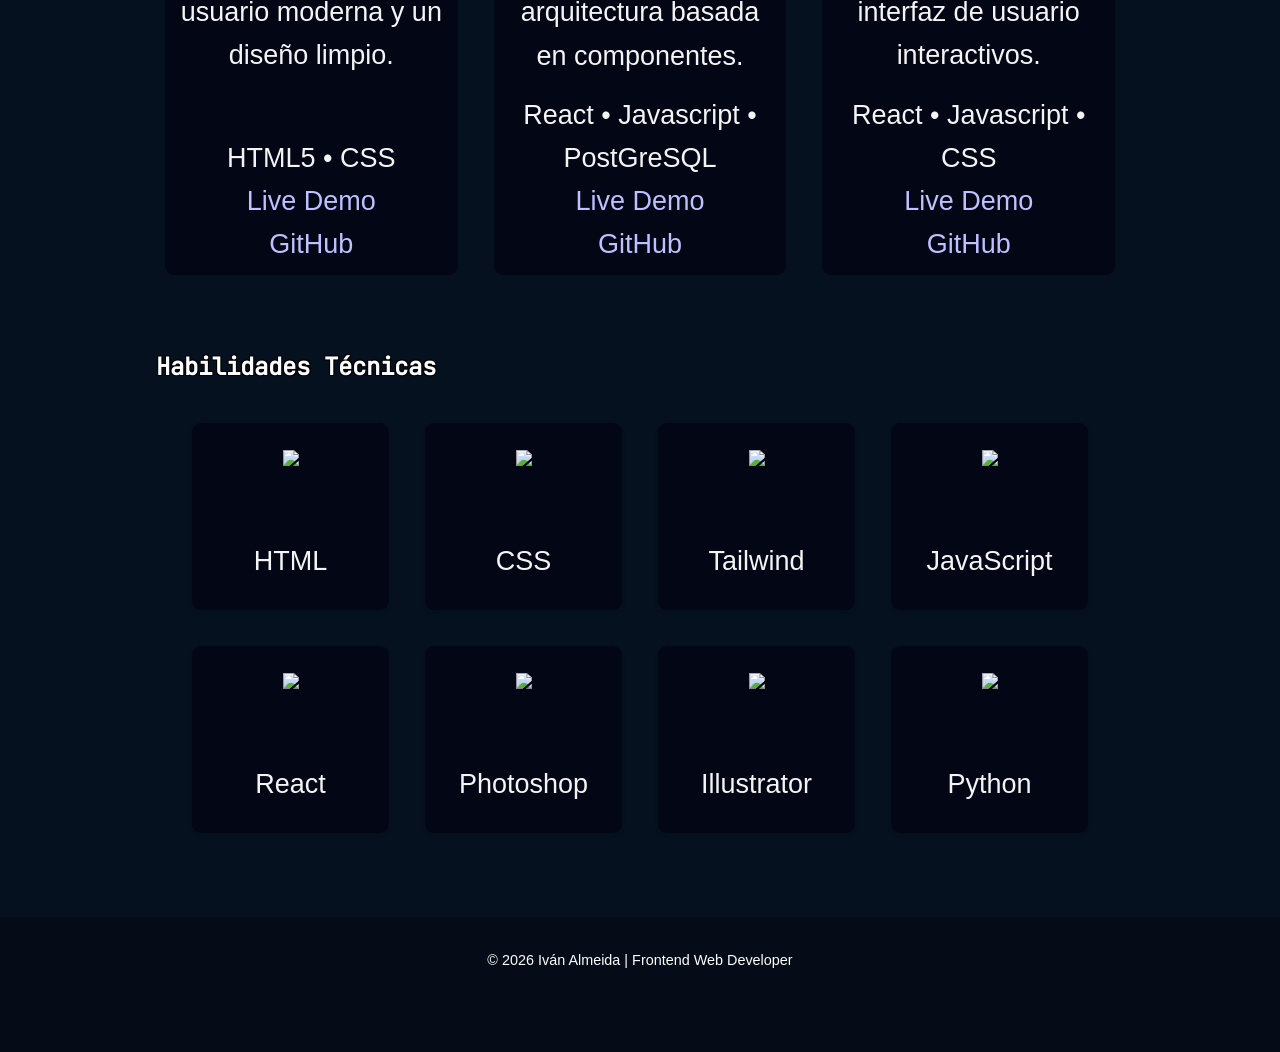
==== commit 240f3ab3: "Updated personal photo on mobile layout" ====
--- a/index.html
+++ b/index.html
@@ -97,7 +97,7 @@
         <div class="contenedor_mobile">
             <div class="mobile_foto">
                 <img class="foto"
-                    src="./assetts/foto cv edit.jpg"
+                    src="./assetts/foto cv sin fondo.png"
                     alt=""/>
             </div>
 
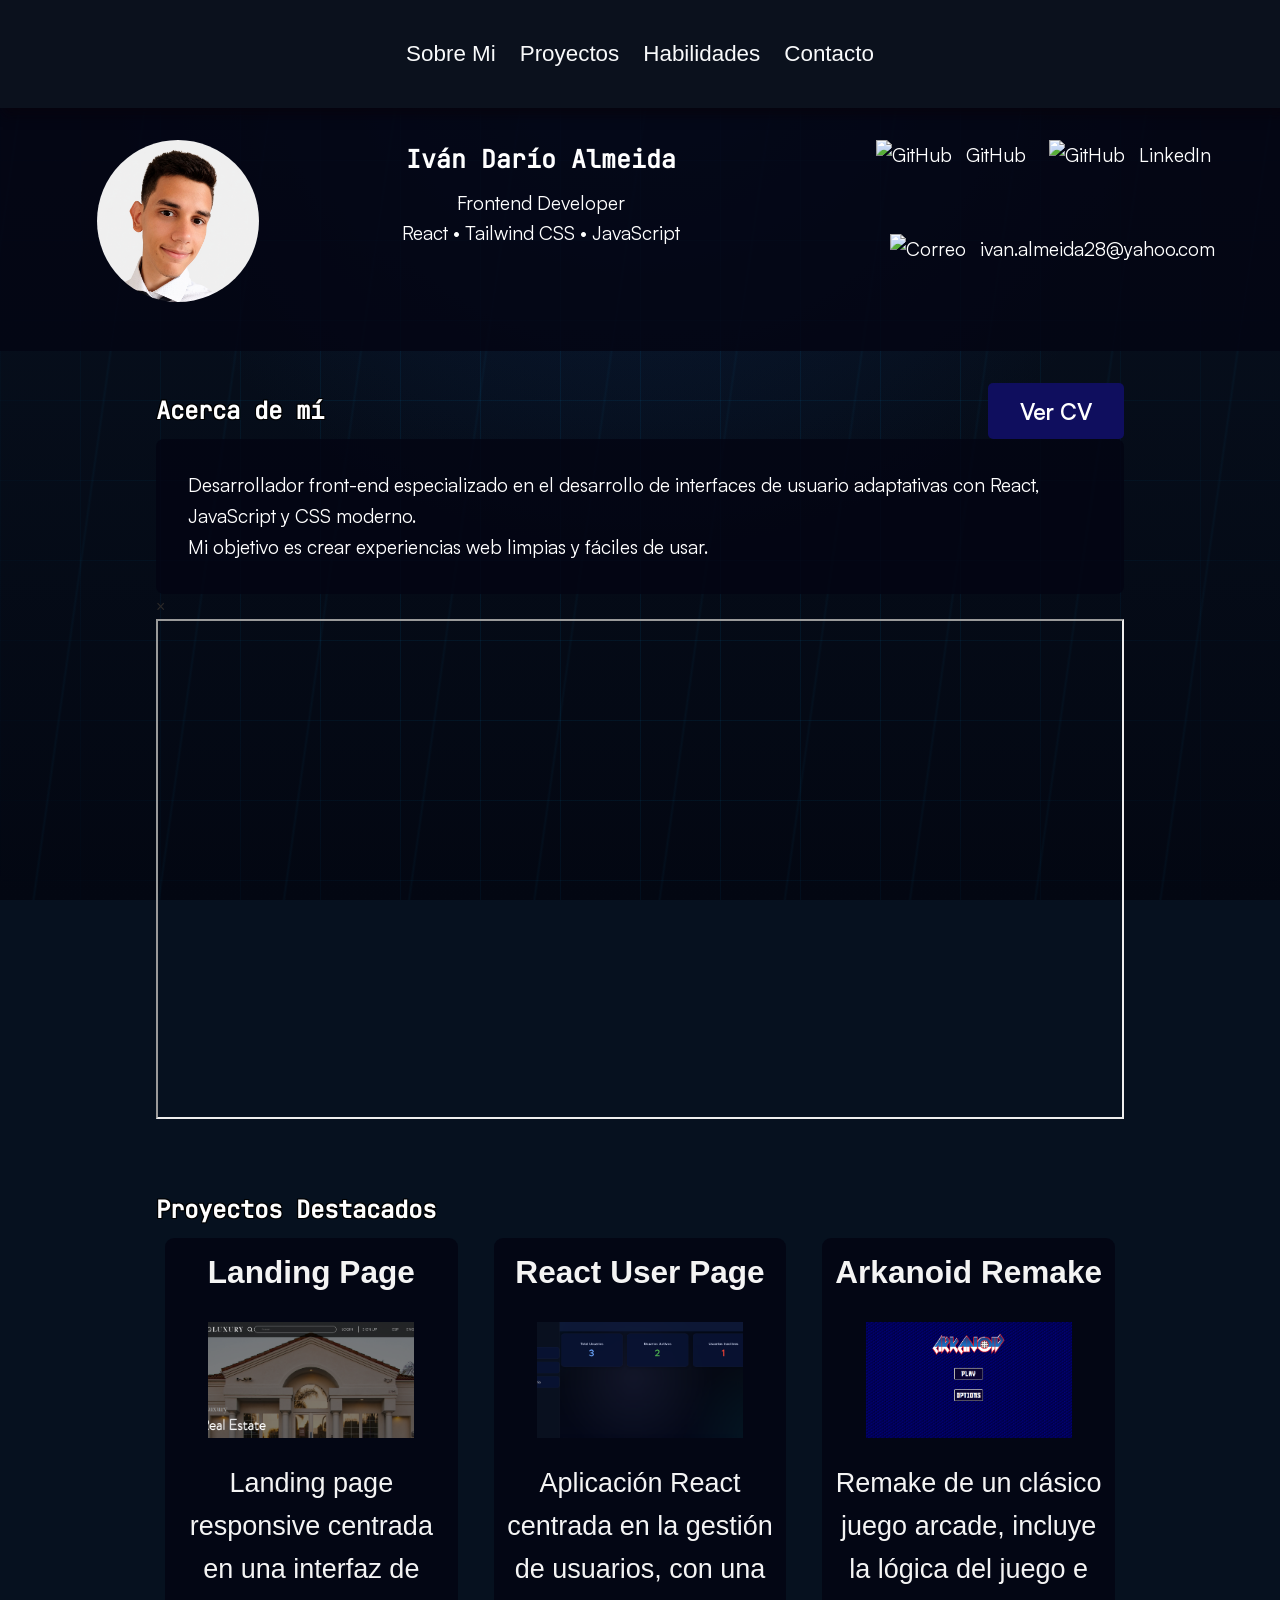
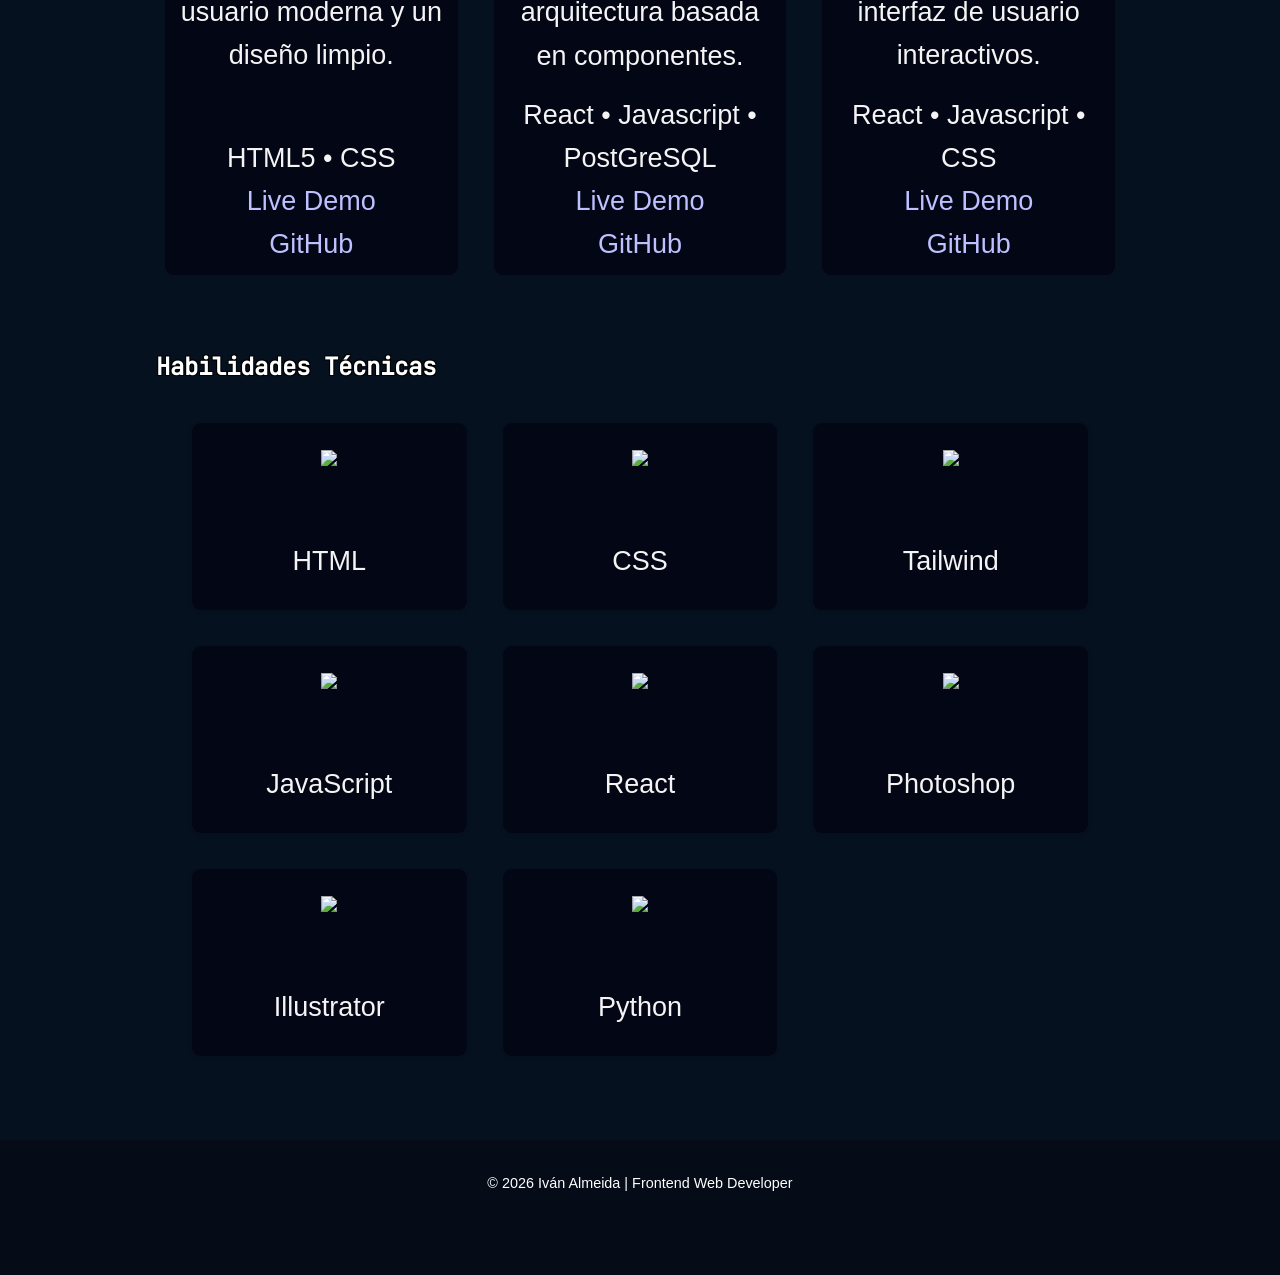
==== commit 960c73ed: "Added side section fading" ====
--- a/index.html
+++ b/index.html
@@ -13,11 +13,17 @@
 
   <link rel="stylesheet" href="./styles/media_queries.css">
 
+  <link rel="stylesheet" href="./styles/section-fade.css">
+
+
   <!-- Aquí se llaman a los scripts en JS -->
   <script type="text/javascript" src="./js/show_cv.js"></script>
   <script type="text/javascript" src="./js/copy_mail.js"></script>
   <script type="text/javascript" src="./js/menu.js"></script>
+  <script defer type="text/javascript" src="./js/section-fade.js"></script> 
+
 </head>
+
 <body>
   <!--ELEMENTOS DEL FONDO ANIMADO-->
   <div class="tech-background">
@@ -133,7 +139,7 @@
     </header>
 
 
-<section id="about" class="about_section">
+<section id="about" class="about_section hidden">
 
     <div class="about_header">
         <h2>Acerca de mí</h2>
@@ -161,7 +167,7 @@
 
 </section>
 
-<section id="proyectos" class="projects_section">
+<section id="proyectos" class="projects_section hidden">
   <h2>Proyectos Destacados</h2>
   <div class="projects">
     
@@ -260,7 +266,7 @@
 </section>
 
 
-<section id="habilidades">
+<section id="habilidades" class="hidden">
   <h2>Habilidades Técnicas</h2>
   <div class="skills">
     <div class="skill">
--- a/styles/styles.css
+++ b/styles/styles.css
@@ -151,7 +151,7 @@
 }
 
 .header_links:hover {
-  transform: scale(1.2);
+  transform: scale(1.1);
   color: #ffffff;
   text-decoration: underline;
 }
@@ -368,7 +368,7 @@
 .skills {
   display: grid;
   gap: 4vh;
-  grid-template-columns: 1fr 1fr 1fr 1fr;
+  grid-template-columns: repeat(auto-fit, minmax(200px, 1fr));
   padding: 4vh;
 }
 
--- a/styles/media_queries.css
+++ b/styles/media_queries.css
@@ -103,15 +103,6 @@
     border-radius: 8px;
 }
 
-.skills{
-    grid-template-columns: 1fr 1fr 1fr;
-}
-}
-
-@media (max-width: 480px){
-    .skills{
-        grid-template-columns: 1fr 1fr;
-    }
 
 }
 
@@ -128,6 +119,11 @@
     .projects {
         padding: 1.6vh;
     }
+
+    .skills{
+        padding: 1.6vh;
+        grid-template-columns: repeat(auto-fit, minmax(150px, 1fr));
+    }
 }
 
 @media (max-width: 400px){
--- a/styles/section-fade.css
+++ b/styles/section-fade.css
@@ -0,0 +1,22 @@
+/*CONFIGURACIÓN PARA LAS ANIMACIONES DE SECCIONES*/
+
+section {
+  opacity: 1;
+  transform: translateX(0);
+  transition:
+    opacity 0.8s ease,
+    transform 0.8s ease;
+}
+
+/* Estado inicial oculto */
+
+section.hidden {
+  opacity: 0;
+  transform: translateX(-80px);
+}
+
+/* Estado visible */
+section.show {
+  opacity: 1;
+  transform: translateX(0);
+}
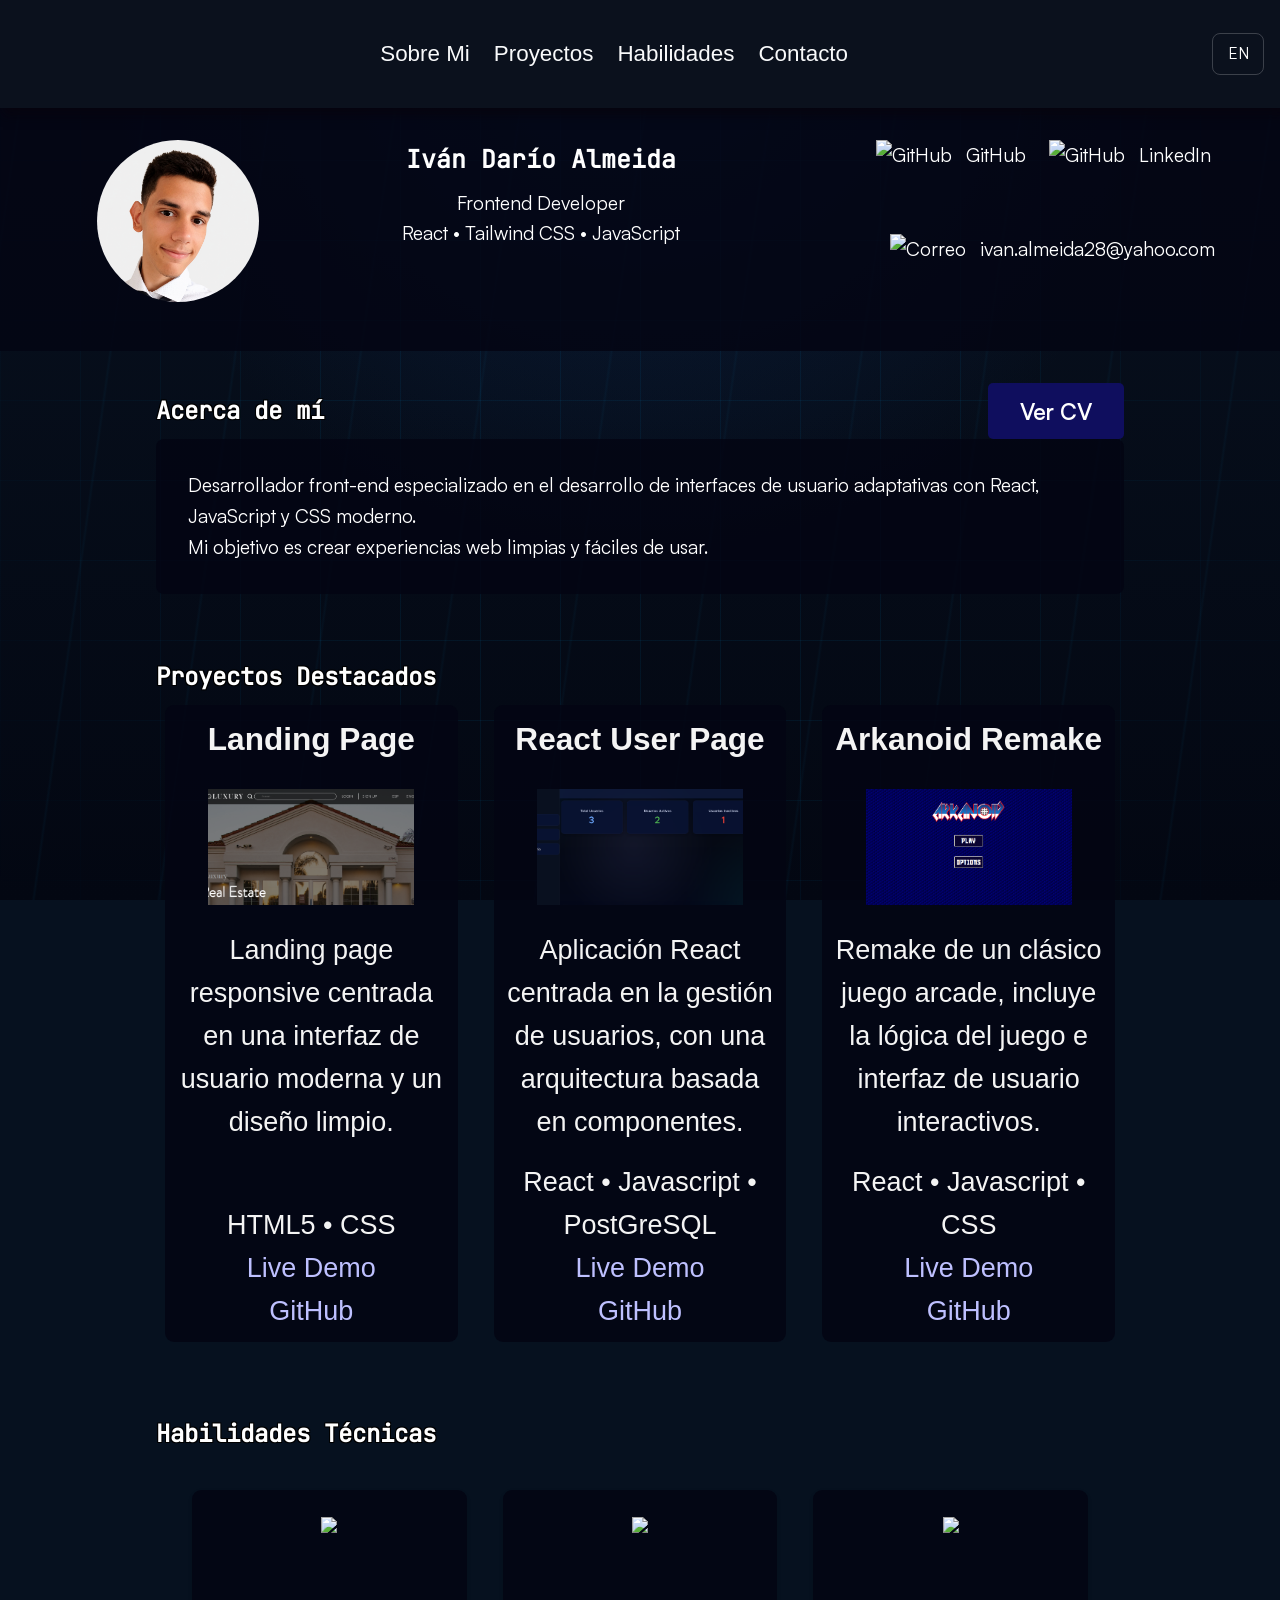
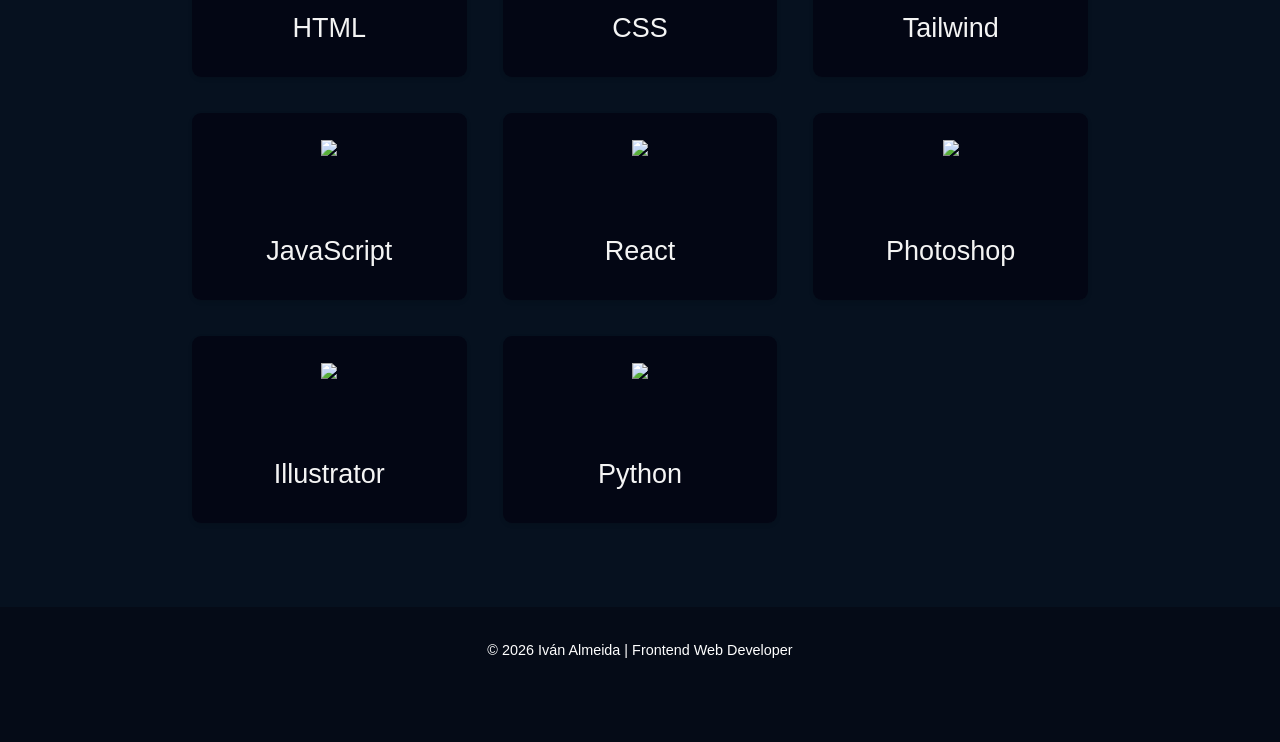
==== commit ae35236b: "Modified fade-in animation for the project cards so that they all animate individually" ====
--- a/index.html
+++ b/index.html
@@ -43,18 +43,29 @@
     <a href="#habilidades" class="nav_links">Habilidades</a>
     <a href="#contactoDesktop" class="nav_links">Contacto</a>
     </div>
-    
-    <div class="burg_menu_container">
+  
+    <div class="nav_right">
+  
+      <div class="nav_actions">
+    <a href="index-en.html" class="lang_button">
+      EN
+    </a>
+      </div>
+
+      <div class="burg_menu_container">
     <button className="hamburger" onclick="toggleMenu()">
-                ☰
+      ☰
     </button>
+
     <ul class="nav_list">
       <li><a href="#about">Sobre Mi</a></li>
       <li><a href="#proyectos">Proyectos</a></li>
       <li><a href="#habilidades">Habilidades</a></li>
       <li><a href="#contactoMobile">Contacto</a></li>
     </ul>
-    </div>
+      </div>
+
+  </div>
 </nav>
 
 <!-- Header de escritorio -->
@@ -155,23 +166,15 @@
             Mi objetivo es crear experiencias web limpias y fáciles de usar.
         </p>
     </div>
-
-    <!-- Ventana Modal -->
-    <div id="cvModal" class="modal">
-        <div class="modal-contenido">
-            <span class="cerrar" onclick="cerrarModal()">&times;</span>
-
-            <iframe src="./assetts/Cv Actualizado Ivan Almeida Frontend Junior (1).pdf" width="100%" height="500px"></iframe>
-        </div>
-    </div>
-
 </section>
 
-<section id="proyectos" class="projects_section hidden">
-  <h2>Proyectos Destacados</h2>
+
+
+<section id="proyectos" class="projects_section">
+  <h2 class="projects_title hidden_title">Proyectos Destacados</h2>
   <div class="projects">
     
-    <div class="project">
+    <div class="project project_hidden">
       <h3>Landing Page</h3>
       
       <div class="project_preview">
@@ -200,7 +203,7 @@
       </div>   
     </div>
 
-        <div class="project">
+        <div class="project project_hidden">
       <h3>React User Page</h3>
       
         <div class="project_preview">
@@ -230,7 +233,7 @@
       </div>   
     </div>
 
-        <div class="project">
+        <div class="project project_hidden">
       
           <h3>Arkanoid Remake</h3>
       
--- a/styles/styles.css
+++ b/styles/styles.css
@@ -47,6 +47,12 @@
   box-shadow: 5px 5px 10px 2px rgba(7, 4, 14, 0.8);
 }
 
+  .nav_right {
+  display: flex;
+  align-items: center;
+  gap: 1rem;
+}
+
 .nav_links_container{
   flex: 1;
     display: flex;
@@ -65,13 +71,43 @@
   gap: 4rem;
 }
 
-
-
 .nav_links:hover {
   text-decoration: underline;
   transform: scale(1.08);
   text-decoration: none;
 }
+
+/* BOTÓN DE IDIOMA */
+
+.nav_actions {
+  display: flex;
+  align-items: center;
+}
+
+.lang_button {
+  text-decoration: none;
+  color: white;
+
+  border: 1px solid rgba(255,255,255,0.2);
+
+  padding: 0.45rem 0.9rem;
+  border-radius: 8px;
+
+  font-size: 1rem;
+  font-family: veka;
+
+  transition:
+    background-color 0.25s ease,
+    transform 0.2s ease,
+    border-color 0.25s ease;
+}
+
+.lang_button:hover {
+  background-color: rgba(255,255,255,0.08);
+  border-color: rgba(255,255,255,0.4);
+  transform: translateY(-2px);
+}
+
 
 /* FORMATO GLOBAL DEL BODY */
 body {
@@ -444,8 +480,10 @@
 
 @media (max-width: 600px) {
   nav {
-    flex-direction: column;
-    gap: 1rem;
+    flex-direction: row;
+    gap: 0;
+    justify-content: space-between;
+    align-items: center;
   }
 }
 
--- a/styles/media_queries.css
+++ b/styles/media_queries.css
@@ -13,16 +13,28 @@
         z-index: 1000;
     }
 
+    .nav_right {
+  display: flex;
+  align-items: center;
+  gap: 0.8rem;
+  margin-left: auto;
+}
+
     .nav_links_container{
         display: none;
     }
     
-.burg_menu_container {
+    .nav_actions {
+    position: static;
+    margin-right: 0;
+    } 
+
+    .burg_menu_container{
     display: flex;
     align-items: center;
     position: relative; /* importante para posicionar el .nav_list relativo a esto */
-    margin-left: auto;
-}
+    } 
+
 .nav_list{
     right: 0;
     left: auto;
@@ -128,14 +140,19 @@
 
 @media (max-width: 400px){
     .projects {
-        grid-template-columns: repeat(auto-fit, minmax(180px, 1fr)); /* Ajusta el número de columnas según el espacio disponible */
+        grid-template-columns: repeat(auto-fit, minmax(160px, 1fr)); /* Ajusta el número de columnas según el espacio disponible */
+        padding: 1rem;
     }
     
     .project{
-        min-height: 400px;
+        min-height: 380px;
     }
 
     .project:hover{
         transform: scale(1.0);
 }
+    .project_desc{
+        font-size: 0.9rem;
+    }
+
 }
--- a/styles/section-fade.css
+++ b/styles/section-fade.css
@@ -19,4 +19,48 @@
 section.show {
   opacity: 1;
   transform: translateX(0);
+}
+
+/* ANIMACIÓN DEL TÍTULO DE PROYECTOS */
+
+.hidden_title {
+  opacity: 0;
+  transform: translateY(-30px);
+
+  transition:
+    opacity 0.7s ease,
+    transform 0.7s ease;
+}
+
+.show_title {
+  opacity: 1;
+  transform: translateY(0);
+}
+
+/* ANIMACIÓN INDIVIDUAL DE PROYECTOS */
+
+.project_hidden {
+  opacity: 0;
+  transform: translateY(60px) scale(0.95);
+
+  transition:
+    opacity 0.7s ease,
+    transform 0.7s ease;
+}
+
+.project_show {
+  opacity: 1;
+  transform: translateY(0) scale(1);
+}
+
+.project:nth-child(1) {
+  transition-delay: 0.1s;
+}
+
+.project:nth-child(2) {
+  transition-delay: 0.25s;
+}
+
+.project:nth-child(3) {
+  transition-delay: 0.4s;
 }
